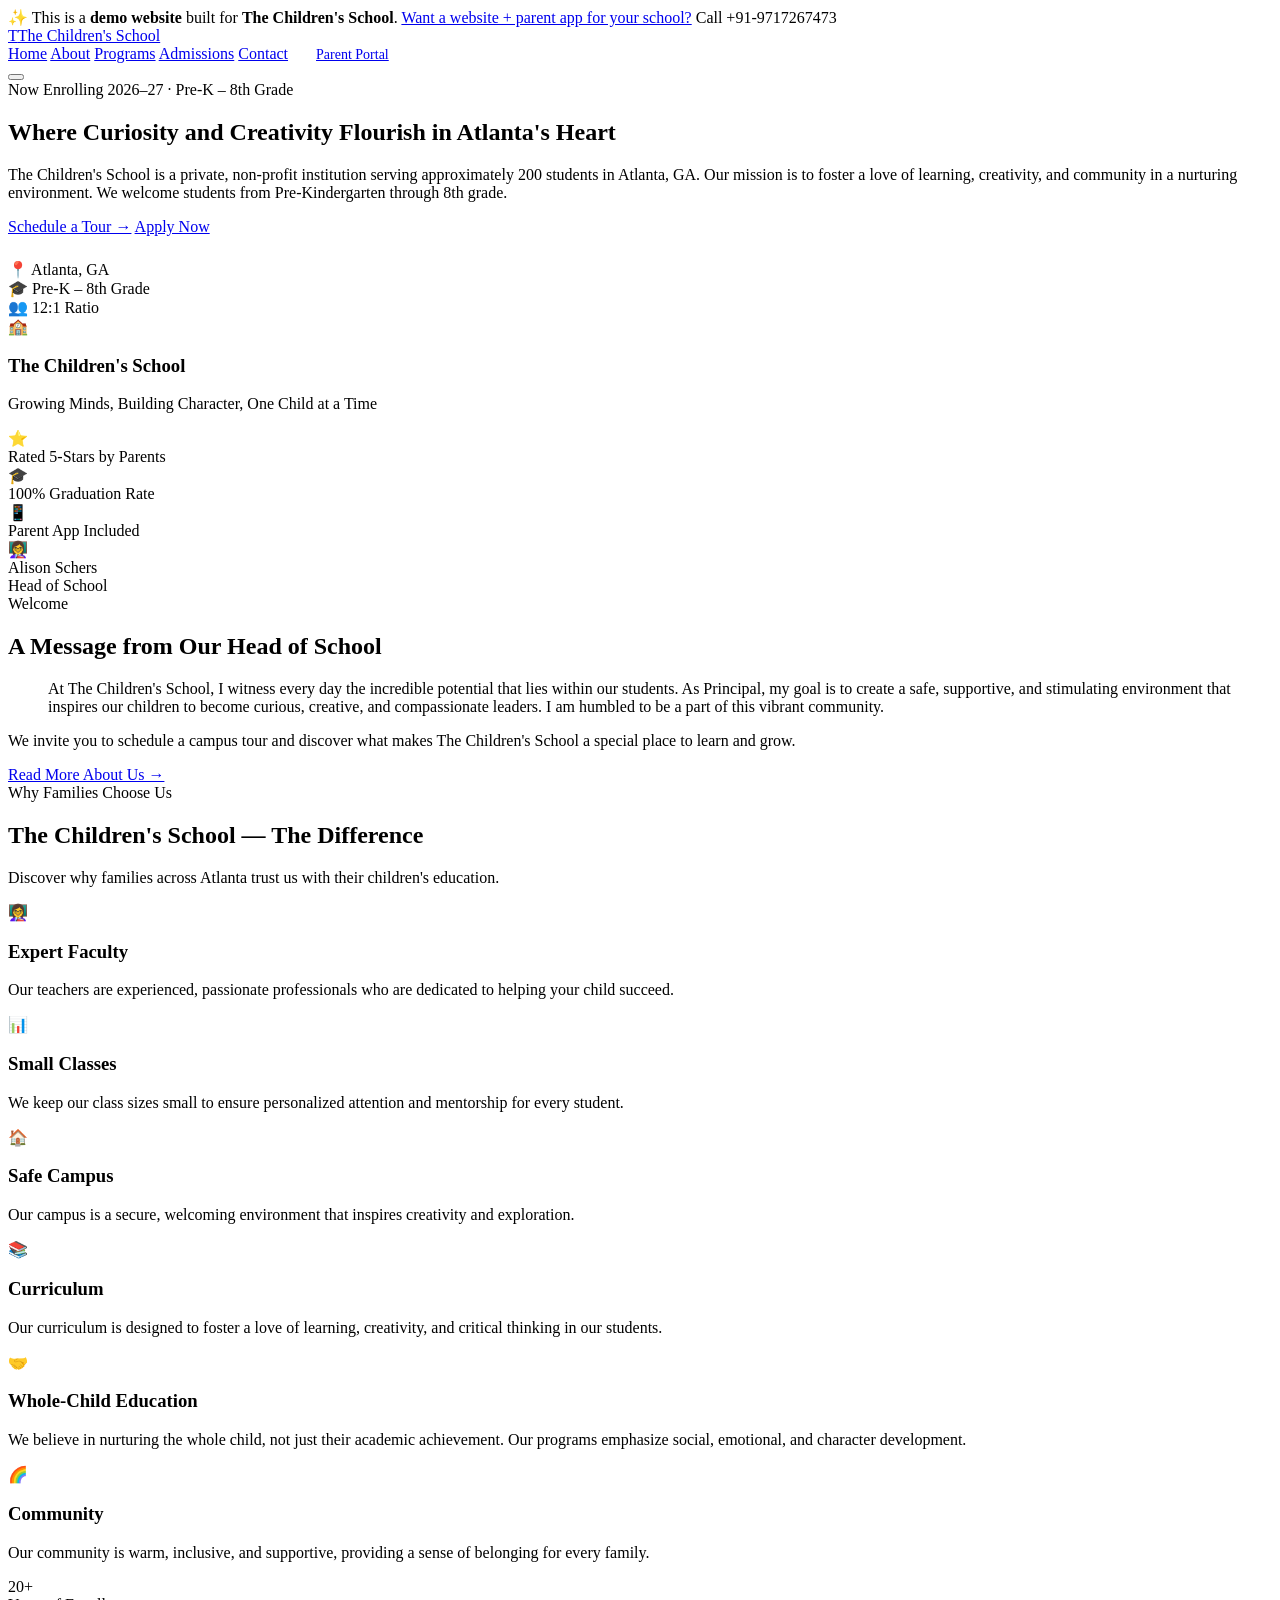
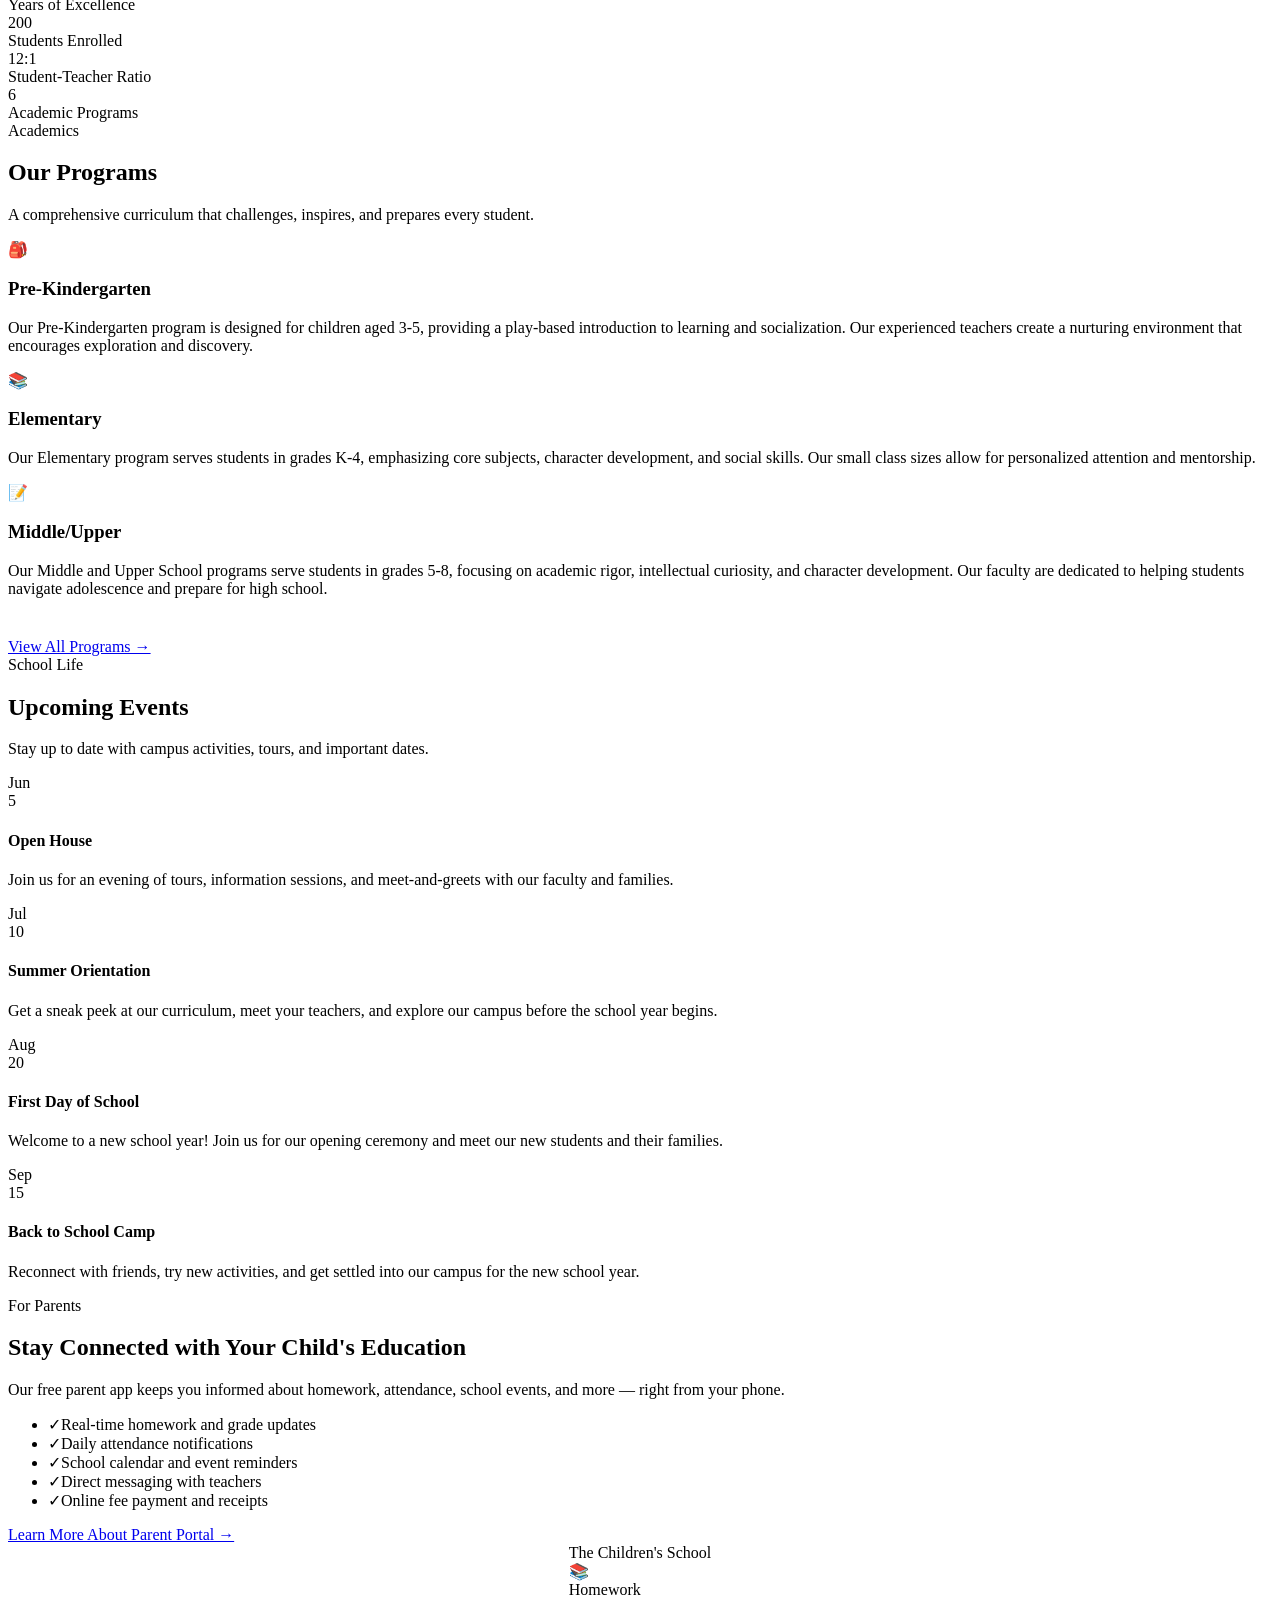
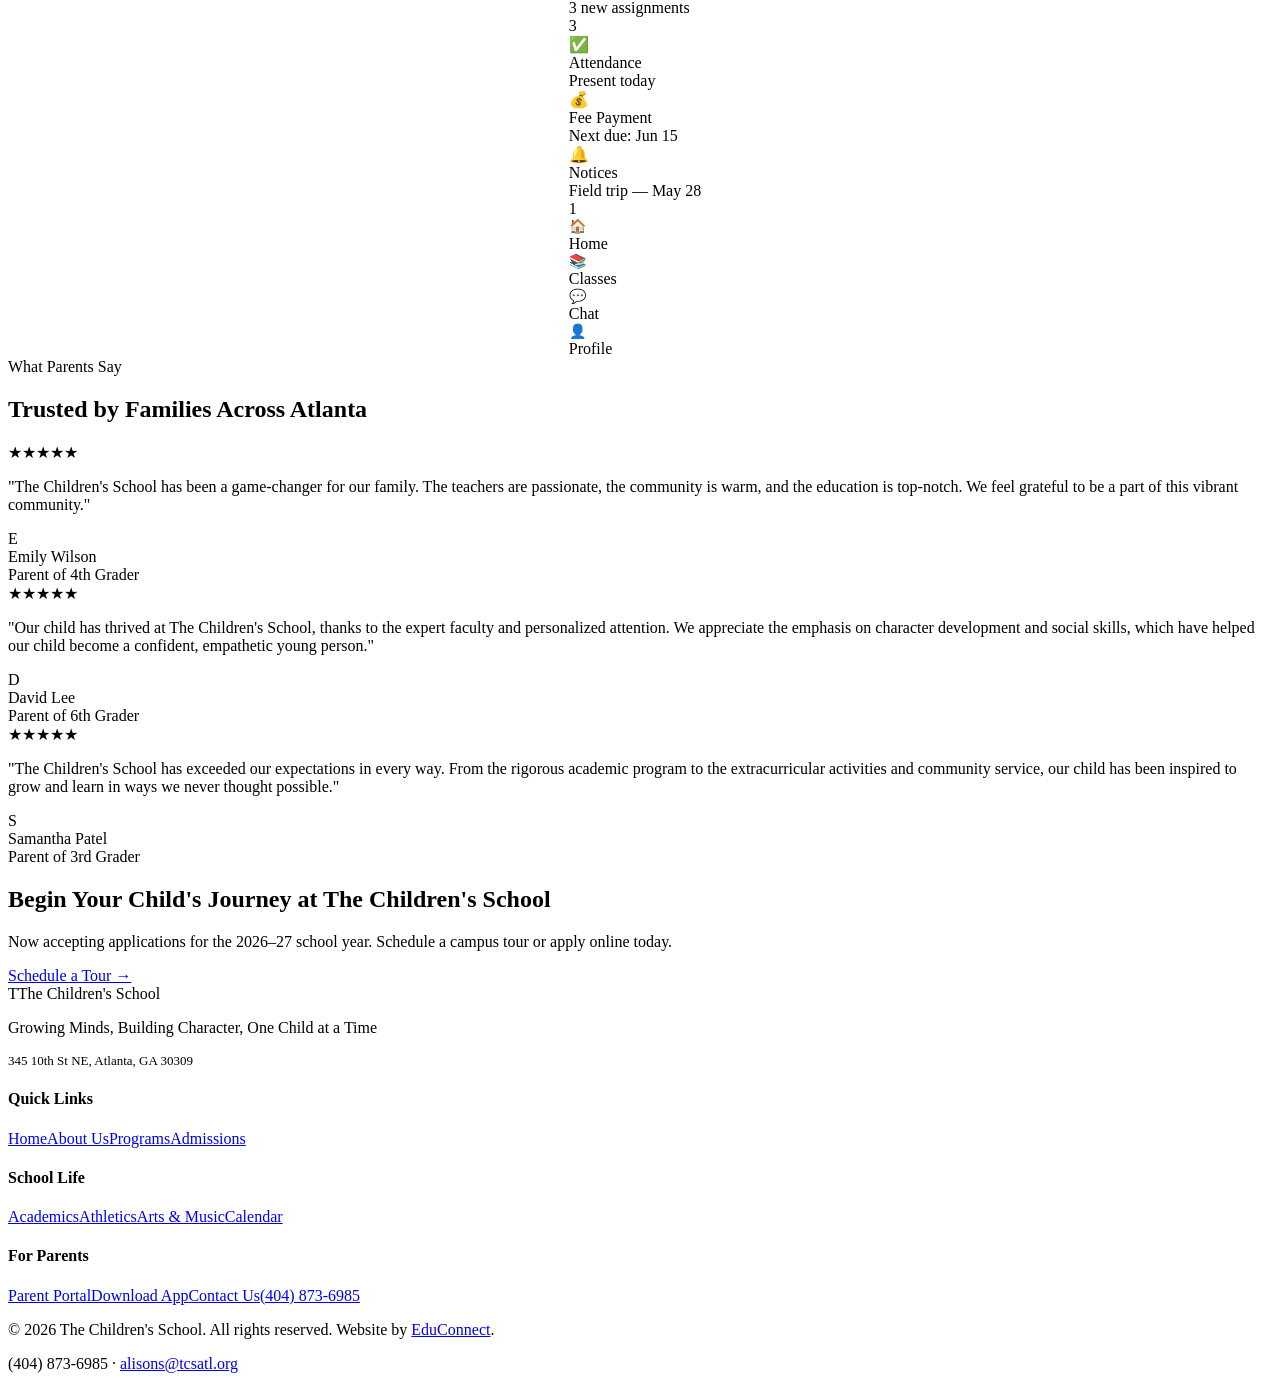
==== index.html @ 4cecc1fb "Initial demo site for The Children's School" ====
<!DOCTYPE html><html lang="en"><head>
  <meta charset="UTF-8"><meta name="viewport" content="width=device-width,initial-scale=1.0">
  <title>Home — The Children's School</title>
  <meta name="description" content="Home — The Children's School, a premier school in Atlanta, GA serving Pre-K – 8th Grade.">
  <meta property="og:title" content="Home — The Children's School"><meta property="og:type" content="website">
  <link rel="preconnect" href="https://fonts.googleapis.com"><link rel="preconnect" href="https://fonts.gstatic.com" crossorigin>
  <link href="https://fonts.googleapis.com/css2?family=Inter:wght@400;500;600;700;800&display=swap" rel="stylesheet">
  <link rel="stylesheet" href="/styles.css"><script src="/main.js" defer></script>
</head><body><div class="demo-banner">
  ✨ This is a <strong>demo website</strong> built for <strong>The Children's School</strong>.
  <a href="mailto:bhupender@myfirststepschool.com">Want a website + parent app for your school?</a> Call +91-9717267473
</div>
<nav class="navbar">
  <a href="/" class="logo"><span class="logo-icon">T</span>The Children's School</a>
  <div class="nav-links">
    <a href="/">Home</a>
    <a href="/about.html">About</a>
    <a href="/programs.html">Programs</a>
    <a href="/admissions.html">Admissions</a>
    <a href="/contact.html">Contact</a>
    <a href="/parents.html" class="btn btn-primary" style="padding:10px 24px;font-size:14px">Parent Portal</a>
  </div>
  <button class="hamburger" aria-label="Toggle menu"><span></span><span></span><span></span></button>
</nav><main>
<section class="hero"><div class="container"><div class="hero-inner">
  <div class="hero-content">
    <div class="badge animate-on-scroll mb-6">Now Enrolling 2026–27 · Pre-K – 8th Grade</div>
    <h1 class="heading-xl animate-on-scroll mb-6">Where Curiosity and Creativity Flourish in Atlanta's Heart</h1>
    <p class="text-lg text-muted animate-on-scroll mb-8">The Children's School is a private, non-profit institution serving approximately 200 students in Atlanta, GA. Our mission is to foster a love of learning, creativity, and community in a nurturing environment. We welcome students from Pre-Kindergarten through 8th grade.</p>
    <div class="hero-actions animate-on-scroll">
      <a href="/admissions.html" class="btn btn-primary btn-lg">Schedule a Tour →</a>
      <a href="/admissions.html" class="btn btn-outline btn-lg">Apply Now</a>
    </div>
    <div class="hero-info-cards animate-on-scroll" style="margin-top:24px">
      <div class="info-chip"><span class="ic-icon">📍</span> Atlanta, GA</div>
      <div class="info-chip"><span class="ic-icon">🎓</span> Pre-K – 8th Grade</div>
      <div class="info-chip"><span class="ic-icon">👥</span> 12:1 Ratio</div>
    </div>
  </div>
  <div class="hero-visual animate-on-scroll">
    <div class="school-illustration"><div class="school-illustration-inner">
      <div class="school-building">🏫</div><h3>The Children's School</h3><p>Growing Minds, Building Character, One Child at a Time</p>
    </div></div>
    <div class="float-card card-1"><div class="fc-icon green">⭐</div>Rated 5-Stars by Parents</div>
    <div class="float-card card-2"><div class="fc-icon blue">🎓</div>100% Graduation Rate</div>
    <div class="float-card card-3"><div class="fc-icon purple">📱</div>Parent App Included</div>
  </div>
</div></div></section>

<section class="welcome-section section-padding"><div class="container"><div class="welcome-grid">
  <div class="principal-card animate-on-scroll">
    <div class="principal-avatar">👩‍🏫</div>
    <div class="principal-name">Alison Schers</div><div class="principal-title">Head of School</div>
  </div>
  <div class="welcome-text animate-on-scroll">
    <div class="badge mb-4">Welcome</div>
    <h2 class="heading-lg mb-6">A Message from Our Head of School</h2>
    <blockquote>At The Children's School, I witness every day the incredible potential that lies within our students. As Principal, my goal is to create a safe, supportive, and stimulating environment that inspires our children to become curious, creative, and compassionate leaders. I am humbled to be a part of this vibrant community.</blockquote>
    <p>We invite you to schedule a campus tour and discover what makes The Children's School a special place to learn and grow.</p>
    <a href="/about.html" class="btn btn-outline" style="margin-top:20px">Read More About Us →</a>
  </div>
</div></div></section>

<section class="features-section section-padding"><div class="container">
  <div class="text-center mb-16">
    <div class="badge animate-on-scroll mb-4">Why Families Choose Us</div>
    <h2 class="heading-lg animate-on-scroll mb-4">The Children's School — The Difference</h2>
    <p class="text-lg text-muted max-w-lg mx-auto animate-on-scroll">Discover why families across Atlanta trust us with their children's education.</p>
  </div>
  <div class="features-grid">
      <div class="feature-card animate-on-scroll stagger-1">
        <div class="feature-icon">👩‍🏫</div><h3>Expert Faculty</h3><p>Our teachers are experienced, passionate professionals who are dedicated to helping your child succeed.</p>
      </div>
      <div class="feature-card animate-on-scroll stagger-2">
        <div class="feature-icon">📊</div><h3>Small Classes</h3><p>We keep our class sizes small to ensure personalized attention and mentorship for every student.</p>
      </div>
      <div class="feature-card animate-on-scroll stagger-3">
        <div class="feature-icon">🏠</div><h3>Safe Campus</h3><p>Our campus is a secure, welcoming environment that inspires creativity and exploration.</p>
      </div>
      <div class="feature-card animate-on-scroll stagger-4">
        <div class="feature-icon">📚</div><h3>Curriculum</h3><p>Our curriculum is designed to foster a love of learning, creativity, and critical thinking in our students.</p>
      </div>
      <div class="feature-card animate-on-scroll stagger-5">
        <div class="feature-icon">🤝</div><h3>Whole-Child Education</h3><p>We believe in nurturing the whole child, not just their academic achievement. Our programs emphasize social, emotional, and character development.</p>
      </div>
      <div class="feature-card animate-on-scroll stagger-6">
        <div class="feature-icon">🌈</div><h3>Community</h3><p>Our community is warm, inclusive, and supportive, providing a sense of belonging for every family.</p>
      </div></div>
</div></section>

<section class="stats-section"><div class="container"><div class="stats-grid">
  <div class="animate-on-scroll stagger-1"><div class="stat-value" data-count="20" data-suffix="+">0+</div><div class="stat-label">Years of Excellence</div></div>
  <div class="animate-on-scroll stagger-2"><div class="stat-value" data-count="200">0</div><div class="stat-label">Students Enrolled</div></div>
  <div class="animate-on-scroll stagger-3"><div class="stat-value">12:1</div><div class="stat-label">Student-Teacher Ratio</div></div>
  <div class="animate-on-scroll stagger-4"><div class="stat-value" data-count="6">0</div><div class="stat-label">Academic Programs</div></div>
</div></div></section>

<section class="programs-section section-padding"><div class="container">
  <div class="text-center mb-16">
    <div class="badge animate-on-scroll mb-4">Academics</div>
    <h2 class="heading-lg animate-on-scroll mb-4">Our Programs</h2>
    <p class="text-lg text-muted max-w-lg mx-auto animate-on-scroll">A comprehensive curriculum that challenges, inspires, and prepares every student.</p>
  </div>
  <div class="programs-grid">
      <div class="program-card animate-on-scroll stagger-1">
        <div class="program-icon">🎒</div><h3>Pre-Kindergarten</h3><p>Our Pre-Kindergarten program is designed for children aged 3-5, providing a play-based introduction to learning and socialization. Our experienced teachers create a nurturing environment that encourages exploration and discovery.</p>
      </div>
      <div class="program-card animate-on-scroll stagger-2">
        <div class="program-icon">📚</div><h3>Elementary</h3><p>Our Elementary program serves students in grades K-4, emphasizing core subjects, character development, and social skills. Our small class sizes allow for personalized attention and mentorship.</p>
      </div>
      <div class="program-card animate-on-scroll stagger-3">
        <div class="program-icon">📝</div><h3>Middle/Upper</h3><p>Our Middle and Upper School programs serve students in grades 5-8, focusing on academic rigor, intellectual curiosity, and character development. Our faculty are dedicated to helping students navigate adolescence and prepare for high school.</p>
      </div></div>
  <div class="text-center animate-on-scroll" style="margin-top:40px"><a href="/programs.html" class="btn btn-outline">View All Programs →</a></div>
</div></section>

<section class="events-section section-padding"><div class="container">
  <div class="text-center mb-16">
    <div class="badge animate-on-scroll mb-4">School Life</div>
    <h2 class="heading-lg animate-on-scroll mb-4">Upcoming Events</h2>
    <p class="text-lg text-muted max-w-lg mx-auto animate-on-scroll">Stay up to date with campus activities, tours, and important dates.</p>
  </div>
  <div class="events-grid"><div class="event-card animate-on-scroll stagger-1">
        <div class="event-date"><div class="month">Jun</div><div class="day">5</div></div>
        <div class="event-info"><h4>Open House</h4><p>Join us for an evening of tours, information sessions, and meet-and-greets with our faculty and families.</p></div>
      </div><div class="event-card animate-on-scroll stagger-2">
        <div class="event-date"><div class="month">Jul</div><div class="day">10</div></div>
        <div class="event-info"><h4>Summer Orientation</h4><p>Get a sneak peek at our curriculum, meet your teachers, and explore our campus before the school year begins.</p></div>
      </div><div class="event-card animate-on-scroll stagger-3">
        <div class="event-date"><div class="month">Aug</div><div class="day">20</div></div>
        <div class="event-info"><h4>First Day of School</h4><p>Welcome to a new school year! Join us for our opening ceremony and meet our new students and their families.</p></div>
      </div><div class="event-card animate-on-scroll stagger-4">
        <div class="event-date"><div class="month">Sep</div><div class="day">15</div></div>
        <div class="event-info"><h4>Back to School Camp</h4><p>Reconnect with friends, try new activities, and get settled into our campus for the new school year.</p></div>
      </div></div>
</div></section>

<section class="portal-section section-padding"><div class="container"><div class="portal-grid">
  <div>
    <div class="badge accent animate-on-scroll mb-4">For Parents</div>
    <h2 class="heading-lg animate-on-scroll mb-4">Stay Connected with Your Child's Education</h2>
    <p class="text-lg text-muted animate-on-scroll mb-8">Our free parent app keeps you informed about homework, attendance, school events, and more — right from your phone.</p>
    <ul class="portal-features animate-on-scroll">
      <li><span class="pf-icon">✓</span>Real-time homework and grade updates</li>
      <li><span class="pf-icon">✓</span>Daily attendance notifications</li>
      <li><span class="pf-icon">✓</span>School calendar and event reminders</li>
      <li><span class="pf-icon">✓</span>Direct messaging with teachers</li>
      <li><span class="pf-icon">✓</span>Online fee payment and receipts</li>
    </ul>
    <a href="/parents.html" class="btn btn-primary animate-on-scroll" style="margin-top:24px">Learn More About Parent Portal →</a>
  </div>
  <div class="animate-on-scroll" style="display:flex;justify-content:center">
    <div class="phone-mockup"><div class="phone-screen">
      <div class="phone-status-bar">The Children's School</div>
      <div class="phone-screen-content">
        <div class="phone-nav-item"><div class="phone-nav-icon blue">📚</div><div><div class="phone-nav-label">Homework</div><div class="phone-nav-sub">3 new assignments</div></div><div class="phone-badge">3</div></div>
        <div class="phone-nav-item"><div class="phone-nav-icon green">✅</div><div><div class="phone-nav-label">Attendance</div><div class="phone-nav-sub">Present today</div></div></div>
        <div class="phone-nav-item"><div class="phone-nav-icon purple">💰</div><div><div class="phone-nav-label">Fee Payment</div><div class="phone-nav-sub">Next due: Jun 15</div></div></div>
        <div class="phone-nav-item"><div class="phone-nav-icon orange">🔔</div><div><div class="phone-nav-label">Notices</div><div class="phone-nav-sub">Field trip — May 28</div></div><div class="phone-badge">1</div></div>
      </div>
      <div class="phone-bottom-bar">
        <div class="phone-tab active"><div style="font-size:14px">🏠</div>Home</div>
        <div class="phone-tab"><div style="font-size:14px">📚</div>Classes</div>
        <div class="phone-tab"><div style="font-size:14px">💬</div>Chat</div>
        <div class="phone-tab"><div style="font-size:14px">👤</div>Profile</div>
      </div>
    </div></div>
  </div>
</div></div></section>

<section class="testimonials-section section-padding"><div class="container">
  <div class="text-center mb-16">
    <div class="badge animate-on-scroll mb-4">What Parents Say</div>
    <h2 class="heading-lg animate-on-scroll mb-4">Trusted by Families Across Atlanta</h2>
  </div>
  <div class="testimonials-grid">
      <div class="testimonial-card animate-on-scroll stagger-1">
        <div class="stars"><span class="star">★</span><span class="star">★</span><span class="star">★</span><span class="star">★</span><span class="star">★</span></div>
        <p class="testimonial-text">"The Children's School has been a game-changer for our family. The teachers are passionate, the community is warm, and the education is top-notch. We feel grateful to be a part of this vibrant community."</p>
        <div class="testimonial-author"><div class="author-avatar">E</div>
        <div class="author-info"><div class="author-name">Emily Wilson</div><div class="author-role">Parent of 4th Grader</div></div></div>
      </div>
      <div class="testimonial-card animate-on-scroll stagger-2">
        <div class="stars"><span class="star">★</span><span class="star">★</span><span class="star">★</span><span class="star">★</span><span class="star">★</span></div>
        <p class="testimonial-text">"Our child has thrived at The Children's School, thanks to the expert faculty and personalized attention. We appreciate the emphasis on character development and social skills, which have helped our child become a confident, empathetic young person."</p>
        <div class="testimonial-author"><div class="author-avatar">D</div>
        <div class="author-info"><div class="author-name">David Lee</div><div class="author-role">Parent of 6th Grader</div></div></div>
      </div>
      <div class="testimonial-card animate-on-scroll stagger-3">
        <div class="stars"><span class="star">★</span><span class="star">★</span><span class="star">★</span><span class="star">★</span><span class="star">★</span></div>
        <p class="testimonial-text">"The Children's School has exceeded our expectations in every way. From the rigorous academic program to the extracurricular activities and community service, our child has been inspired to grow and learn in ways we never thought possible."</p>
        <div class="testimonial-author"><div class="author-avatar">S</div>
        <div class="author-info"><div class="author-name">Samantha Patel</div><div class="author-role">Parent of 3rd Grader</div></div></div>
      </div></div>
</div></section>

<section class="cta-section"><div class="container"><div class="cta-content animate-on-scroll">
  <h2>Begin Your Child's Journey at The Children's School</h2>
  <p>Now accepting applications for the 2026–27 school year. Schedule a campus tour or apply online today.</p>
  <div class="cta-actions">
    <a href="/admissions.html" class="btn btn-white btn-lg">Schedule a Tour →</a>
    <a href="tel:(404) 873-6985" class="btn btn-lg" style="background:rgba(255,255,255,.15);color:white;border:1px solid rgba(255,255,255,.3)">Call (404) 873-6985</a>
  </div>
</div></div></section>
</main><footer class="footer">
  <div class="container">
    <div class="footer-grid">
      <div class="footer-brand">
        <div class="logo" style="margin-bottom:8px"><span class="logo-icon">T</span>The Children's School</div>
        <p>Growing Minds, Building Character, One Child at a Time</p>
        <p style="margin-top:12px;font-size:13px">345 10th St NE, Atlanta, GA 30309</p>
      </div>
      <div class="footer-col"><h4>Quick Links</h4><a href="/">Home</a><a href="/about.html">About Us</a><a href="/programs.html">Programs</a><a href="/admissions.html">Admissions</a></div>
      <div class="footer-col"><h4>School Life</h4><a href="/programs.html">Academics</a><a href="/programs.html">Athletics</a><a href="/programs.html">Arts &amp; Music</a><a href="/contact.html">Calendar</a></div>
      <div class="footer-col"><h4>For Parents</h4><a href="/parents.html">Parent Portal</a><a href="/parents.html">Download App</a><a href="/contact.html">Contact Us</a><a href="tel:(404) 873-6985">(404) 873-6985</a></div>
    </div>
    <div class="footer-bottom">
      <p>&copy; 2026 The Children's School. All rights reserved. Website by <a href="mailto:bhupender@myfirststepschool.com">EduConnect</a>.</p>
      <p>(404) 873-6985 &middot; <a href="mailto:alisons@tcsatl.org">alisons@tcsatl.org</a></p>
    </div>
  </div>
</footer></body></html>
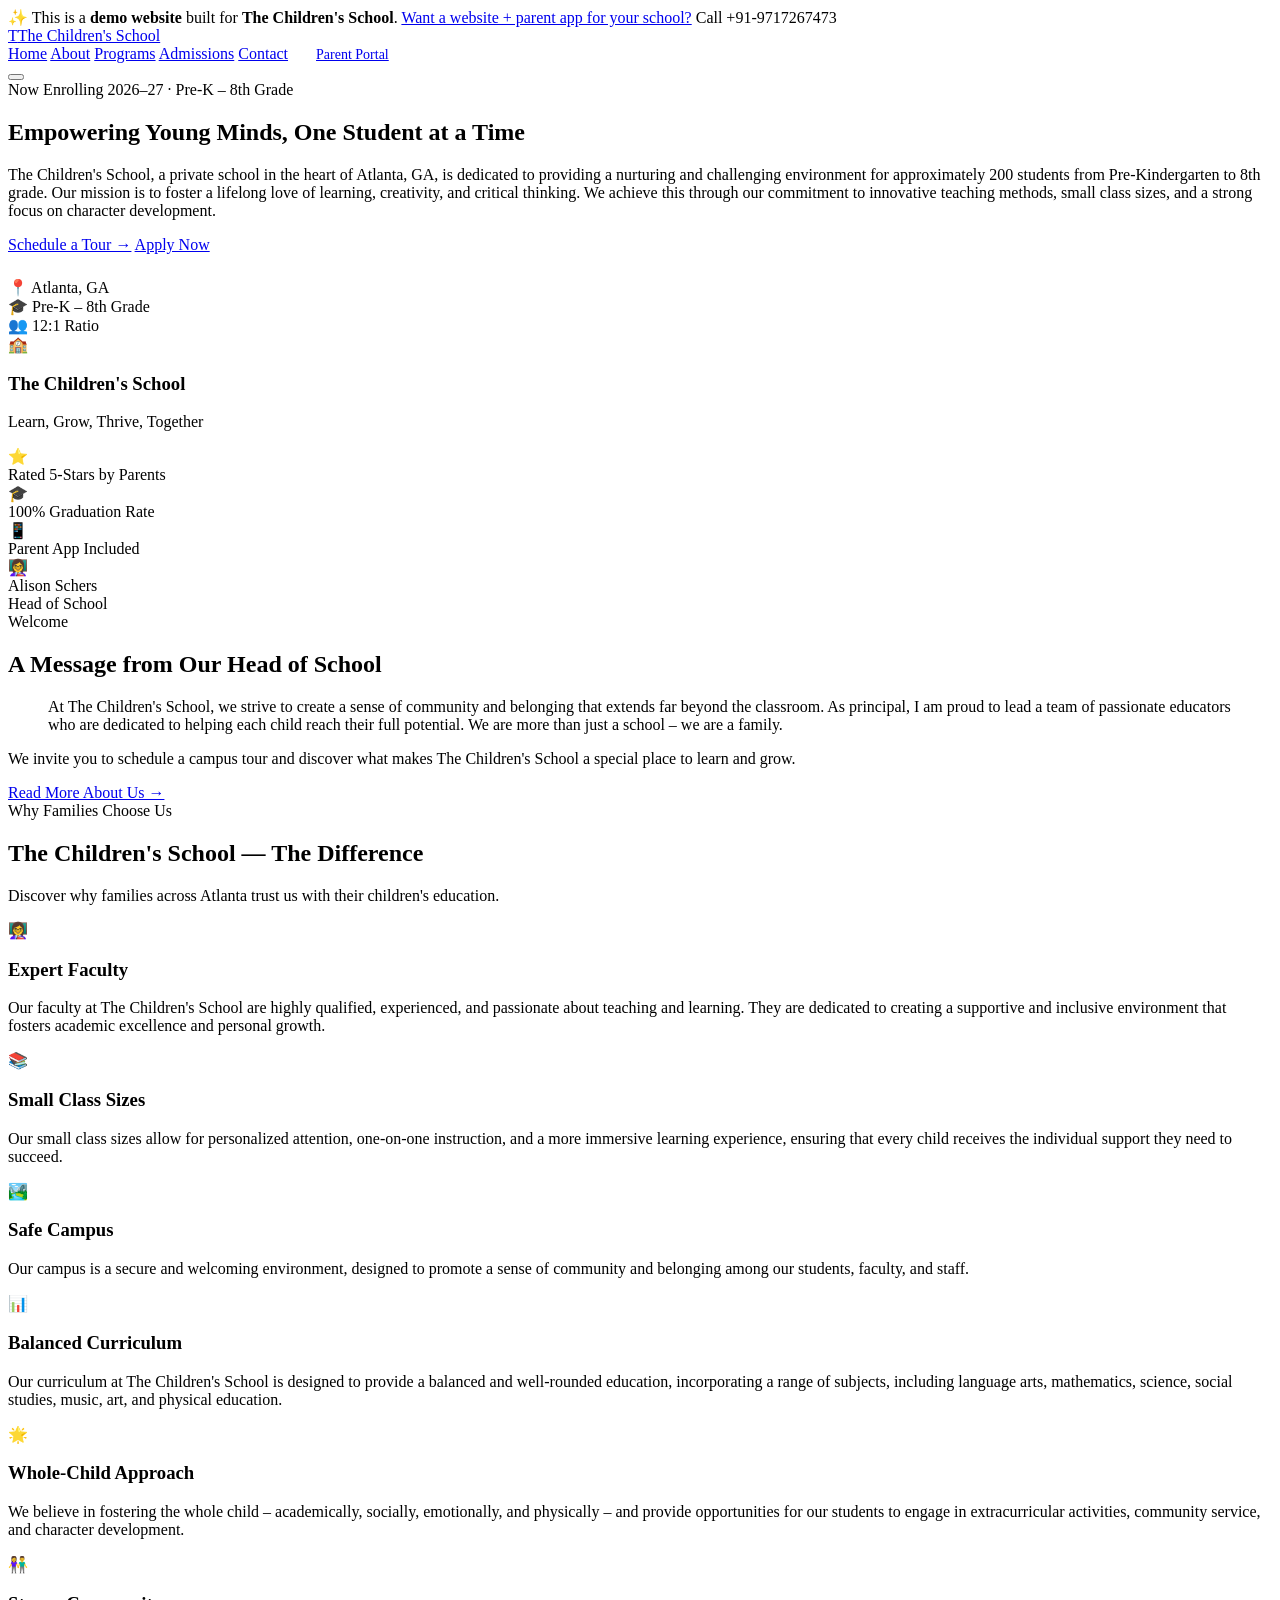
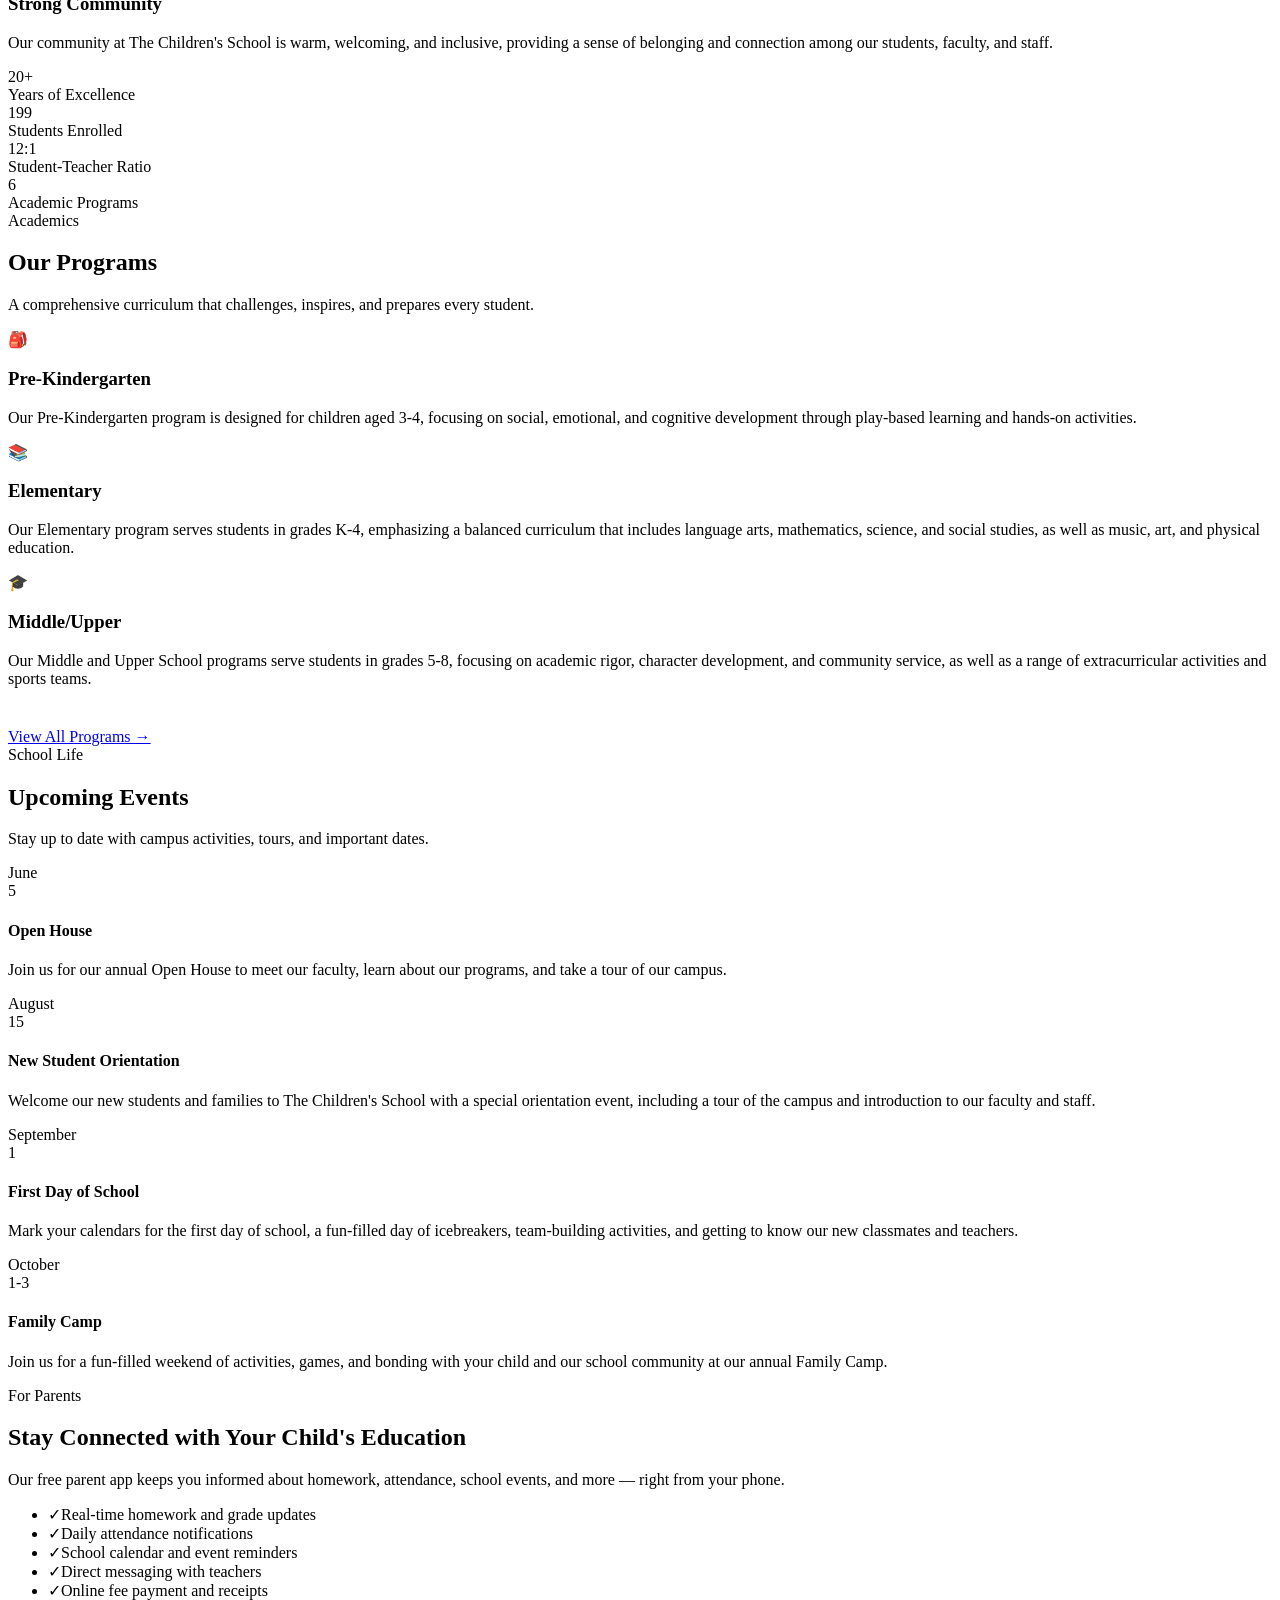
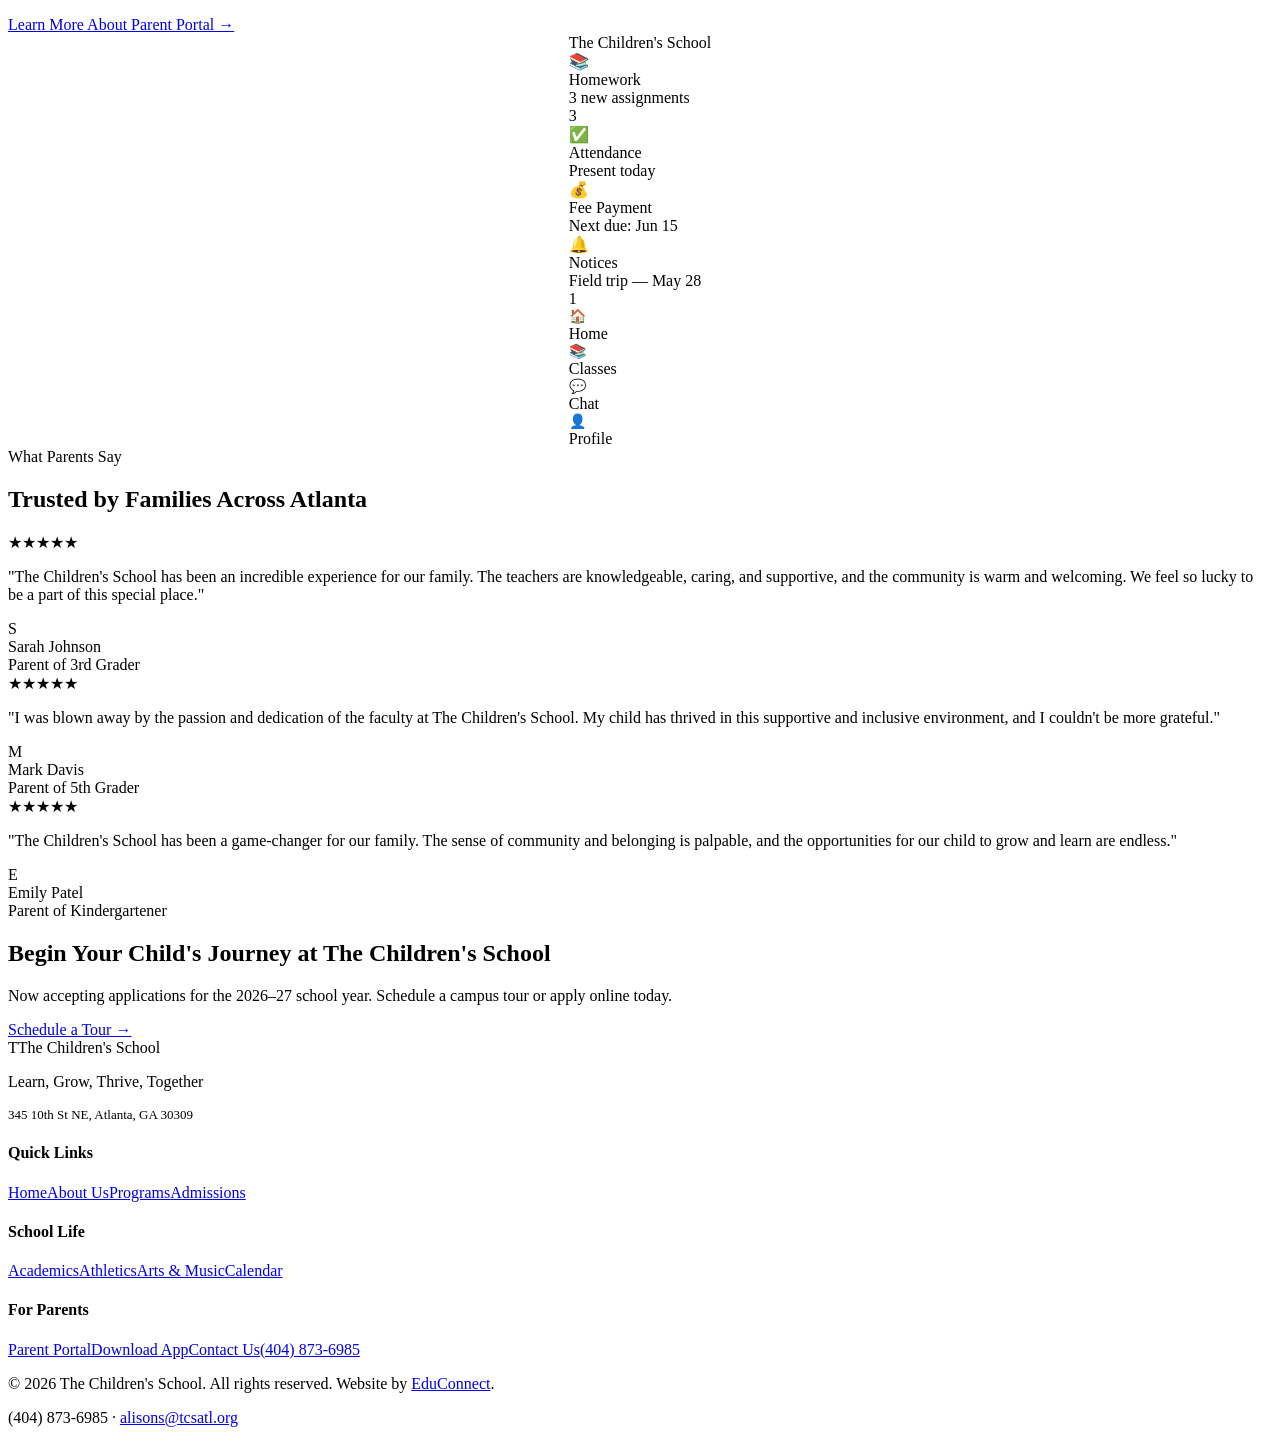
==== commit 21840196: "Initial demo site for The Children's School" ====
--- a/index.html
+++ b/index.html
@@ -25,8 +25,8 @@
 <section class="hero"><div class="container"><div class="hero-inner">
   <div class="hero-content">
     <div class="badge animate-on-scroll mb-6">Now Enrolling 2026–27 · Pre-K – 8th Grade</div>
-    <h1 class="heading-xl animate-on-scroll mb-6">Where Curiosity and Creativity Flourish in Atlanta's Heart</h1>
-    <p class="text-lg text-muted animate-on-scroll mb-8">The Children's School is a private, non-profit institution serving approximately 200 students in Atlanta, GA. Our mission is to foster a love of learning, creativity, and community in a nurturing environment. We welcome students from Pre-Kindergarten through 8th grade.</p>
+    <h1 class="heading-xl animate-on-scroll mb-6">Empowering Young Minds, One Student at a Time</h1>
+    <p class="text-lg text-muted animate-on-scroll mb-8">The Children's School, a private school in the heart of Atlanta, GA, is dedicated to providing a nurturing and challenging environment for approximately 200 students from Pre-Kindergarten to 8th grade. Our mission is to foster a lifelong love of learning, creativity, and critical thinking. We achieve this through our commitment to innovative teaching methods, small class sizes, and a strong focus on character development.</p>
     <div class="hero-actions animate-on-scroll">
       <a href="/admissions.html" class="btn btn-primary btn-lg">Schedule a Tour →</a>
       <a href="/admissions.html" class="btn btn-outline btn-lg">Apply Now</a>
@@ -39,7 +39,7 @@
   </div>
   <div class="hero-visual animate-on-scroll">
     <div class="school-illustration"><div class="school-illustration-inner">
-      <div class="school-building">🏫</div><h3>The Children's School</h3><p>Growing Minds, Building Character, One Child at a Time</p>
+      <div class="school-building">🏫</div><h3>The Children's School</h3><p>Learn, Grow, Thrive, Together</p>
     </div></div>
     <div class="float-card card-1"><div class="fc-icon green">⭐</div>Rated 5-Stars by Parents</div>
     <div class="float-card card-2"><div class="fc-icon blue">🎓</div>100% Graduation Rate</div>
@@ -55,7 +55,7 @@
   <div class="welcome-text animate-on-scroll">
     <div class="badge mb-4">Welcome</div>
     <h2 class="heading-lg mb-6">A Message from Our Head of School</h2>
-    <blockquote>At The Children's School, I witness every day the incredible potential that lies within our students. As Principal, my goal is to create a safe, supportive, and stimulating environment that inspires our children to become curious, creative, and compassionate leaders. I am humbled to be a part of this vibrant community.</blockquote>
+    <blockquote>At The Children's School, we strive to create a sense of community and belonging that extends far beyond the classroom. As principal, I am proud to lead a team of passionate educators who are dedicated to helping each child reach their full potential. We are more than just a school – we are a family.</blockquote>
     <p>We invite you to schedule a campus tour and discover what makes The Children's School a special place to learn and grow.</p>
     <a href="/about.html" class="btn btn-outline" style="margin-top:20px">Read More About Us →</a>
   </div>
@@ -69,22 +69,22 @@
   </div>
   <div class="features-grid">
       <div class="feature-card animate-on-scroll stagger-1">
-        <div class="feature-icon">👩‍🏫</div><h3>Expert Faculty</h3><p>Our teachers are experienced, passionate professionals who are dedicated to helping your child succeed.</p>
+        <div class="feature-icon">👩‍🏫</div><h3>Expert Faculty</h3><p>Our faculty at The Children's School are highly qualified, experienced, and passionate about teaching and learning. They are dedicated to creating a supportive and inclusive environment that fosters academic excellence and personal growth.</p>
       </div>
       <div class="feature-card animate-on-scroll stagger-2">
-        <div class="feature-icon">📊</div><h3>Small Classes</h3><p>We keep our class sizes small to ensure personalized attention and mentorship for every student.</p>
+        <div class="feature-icon">📚</div><h3>Small Class Sizes</h3><p>Our small class sizes allow for personalized attention, one-on-one instruction, and a more immersive learning experience, ensuring that every child receives the individual support they need to succeed.</p>
       </div>
       <div class="feature-card animate-on-scroll stagger-3">
-        <div class="feature-icon">🏠</div><h3>Safe Campus</h3><p>Our campus is a secure, welcoming environment that inspires creativity and exploration.</p>
+        <div class="feature-icon">🏞️</div><h3>Safe Campus</h3><p>Our campus is a secure and welcoming environment, designed to promote a sense of community and belonging among our students, faculty, and staff.</p>
       </div>
       <div class="feature-card animate-on-scroll stagger-4">
-        <div class="feature-icon">📚</div><h3>Curriculum</h3><p>Our curriculum is designed to foster a love of learning, creativity, and critical thinking in our students.</p>
+        <div class="feature-icon">📊</div><h3>Balanced Curriculum</h3><p>Our curriculum at The Children's School is designed to provide a balanced and well-rounded education, incorporating a range of subjects, including language arts, mathematics, science, social studies, music, art, and physical education.</p>
       </div>
       <div class="feature-card animate-on-scroll stagger-5">
-        <div class="feature-icon">🤝</div><h3>Whole-Child Education</h3><p>We believe in nurturing the whole child, not just their academic achievement. Our programs emphasize social, emotional, and character development.</p>
+        <div class="feature-icon">🌟</div><h3>Whole-Child Approach</h3><p>We believe in fostering the whole child – academically, socially, emotionally, and physically – and provide opportunities for our students to engage in extracurricular activities, community service, and character development.</p>
       </div>
       <div class="feature-card animate-on-scroll stagger-6">
-        <div class="feature-icon">🌈</div><h3>Community</h3><p>Our community is warm, inclusive, and supportive, providing a sense of belonging for every family.</p>
+        <div class="feature-icon">👫</div><h3>Strong Community</h3><p>Our community at The Children's School is warm, welcoming, and inclusive, providing a sense of belonging and connection among our students, faculty, and staff.</p>
       </div></div>
 </div></section>
 
@@ -103,13 +103,13 @@
   </div>
   <div class="programs-grid">
       <div class="program-card animate-on-scroll stagger-1">
-        <div class="program-icon">🎒</div><h3>Pre-Kindergarten</h3><p>Our Pre-Kindergarten program is designed for children aged 3-5, providing a play-based introduction to learning and socialization. Our experienced teachers create a nurturing environment that encourages exploration and discovery.</p>
+        <div class="program-icon">🎒</div><h3>Pre-Kindergarten</h3><p>Our Pre-Kindergarten program is designed for children aged 3-4, focusing on social, emotional, and cognitive development through play-based learning and hands-on activities.</p>
       </div>
       <div class="program-card animate-on-scroll stagger-2">
-        <div class="program-icon">📚</div><h3>Elementary</h3><p>Our Elementary program serves students in grades K-4, emphasizing core subjects, character development, and social skills. Our small class sizes allow for personalized attention and mentorship.</p>
+        <div class="program-icon">📚</div><h3>Elementary</h3><p>Our Elementary program serves students in grades K-4, emphasizing a balanced curriculum that includes language arts, mathematics, science, and social studies, as well as music, art, and physical education.</p>
       </div>
       <div class="program-card animate-on-scroll stagger-3">
-        <div class="program-icon">📝</div><h3>Middle/Upper</h3><p>Our Middle and Upper School programs serve students in grades 5-8, focusing on academic rigor, intellectual curiosity, and character development. Our faculty are dedicated to helping students navigate adolescence and prepare for high school.</p>
+        <div class="program-icon">🎓</div><h3>Middle/Upper</h3><p>Our Middle and Upper School programs serve students in grades 5-8, focusing on academic rigor, character development, and community service, as well as a range of extracurricular activities and sports teams.</p>
       </div></div>
   <div class="text-center animate-on-scroll" style="margin-top:40px"><a href="/programs.html" class="btn btn-outline">View All Programs →</a></div>
 </div></section>
@@ -121,17 +121,17 @@
     <p class="text-lg text-muted max-w-lg mx-auto animate-on-scroll">Stay up to date with campus activities, tours, and important dates.</p>
   </div>
   <div class="events-grid"><div class="event-card animate-on-scroll stagger-1">
-        <div class="event-date"><div class="month">Jun</div><div class="day">5</div></div>
-        <div class="event-info"><h4>Open House</h4><p>Join us for an evening of tours, information sessions, and meet-and-greets with our faculty and families.</p></div>
+        <div class="event-date"><div class="month">June</div><div class="day">5</div></div>
+        <div class="event-info"><h4>Open House</h4><p>Join us for our annual Open House to meet our faculty, learn about our programs, and take a tour of our campus.</p></div>
       </div><div class="event-card animate-on-scroll stagger-2">
-        <div class="event-date"><div class="month">Jul</div><div class="day">10</div></div>
-        <div class="event-info"><h4>Summer Orientation</h4><p>Get a sneak peek at our curriculum, meet your teachers, and explore our campus before the school year begins.</p></div>
+        <div class="event-date"><div class="month">August</div><div class="day">15</div></div>
+        <div class="event-info"><h4>New Student Orientation</h4><p>Welcome our new students and families to The Children's School with a special orientation event, including a tour of the campus and introduction to our faculty and staff.</p></div>
       </div><div class="event-card animate-on-scroll stagger-3">
-        <div class="event-date"><div class="month">Aug</div><div class="day">20</div></div>
-        <div class="event-info"><h4>First Day of School</h4><p>Welcome to a new school year! Join us for our opening ceremony and meet our new students and their families.</p></div>
+        <div class="event-date"><div class="month">September</div><div class="day">1</div></div>
+        <div class="event-info"><h4>First Day of School</h4><p>Mark your calendars for the first day of school, a fun-filled day of icebreakers, team-building activities, and getting to know our new classmates and teachers.</p></div>
       </div><div class="event-card animate-on-scroll stagger-4">
-        <div class="event-date"><div class="month">Sep</div><div class="day">15</div></div>
-        <div class="event-info"><h4>Back to School Camp</h4><p>Reconnect with friends, try new activities, and get settled into our campus for the new school year.</p></div>
+        <div class="event-date"><div class="month">October</div><div class="day">1-3</div></div>
+        <div class="event-info"><h4>Family Camp</h4><p>Join us for a fun-filled weekend of activities, games, and bonding with your child and our school community at our annual Family Camp.</p></div>
       </div></div>
 </div></section>
 
@@ -176,21 +176,21 @@
   <div class="testimonials-grid">
       <div class="testimonial-card animate-on-scroll stagger-1">
         <div class="stars"><span class="star">★</span><span class="star">★</span><span class="star">★</span><span class="star">★</span><span class="star">★</span></div>
-        <p class="testimonial-text">"The Children's School has been a game-changer for our family. The teachers are passionate, the community is warm, and the education is top-notch. We feel grateful to be a part of this vibrant community."</p>
-        <div class="testimonial-author"><div class="author-avatar">E</div>
-        <div class="author-info"><div class="author-name">Emily Wilson</div><div class="author-role">Parent of 4th Grader</div></div></div>
+        <p class="testimonial-text">"The Children's School has been an incredible experience for our family. The teachers are knowledgeable, caring, and supportive, and the community is warm and welcoming. We feel so lucky to be a part of this special place."</p>
+        <div class="testimonial-author"><div class="author-avatar">S</div>
+        <div class="author-info"><div class="author-name">Sarah Johnson</div><div class="author-role">Parent of 3rd Grader</div></div></div>
       </div>
       <div class="testimonial-card animate-on-scroll stagger-2">
         <div class="stars"><span class="star">★</span><span class="star">★</span><span class="star">★</span><span class="star">★</span><span class="star">★</span></div>
-        <p class="testimonial-text">"Our child has thrived at The Children's School, thanks to the expert faculty and personalized attention. We appreciate the emphasis on character development and social skills, which have helped our child become a confident, empathetic young person."</p>
-        <div class="testimonial-author"><div class="author-avatar">D</div>
-        <div class="author-info"><div class="author-name">David Lee</div><div class="author-role">Parent of 6th Grader</div></div></div>
+        <p class="testimonial-text">"I was blown away by the passion and dedication of the faculty at The Children's School. My child has thrived in this supportive and inclusive environment, and I couldn't be more grateful."</p>
+        <div class="testimonial-author"><div class="author-avatar">M</div>
+        <div class="author-info"><div class="author-name">Mark Davis</div><div class="author-role">Parent of 5th Grader</div></div></div>
       </div>
       <div class="testimonial-card animate-on-scroll stagger-3">
         <div class="stars"><span class="star">★</span><span class="star">★</span><span class="star">★</span><span class="star">★</span><span class="star">★</span></div>
-        <p class="testimonial-text">"The Children's School has exceeded our expectations in every way. From the rigorous academic program to the extracurricular activities and community service, our child has been inspired to grow and learn in ways we never thought possible."</p>
-        <div class="testimonial-author"><div class="author-avatar">S</div>
-        <div class="author-info"><div class="author-name">Samantha Patel</div><div class="author-role">Parent of 3rd Grader</div></div></div>
+        <p class="testimonial-text">"The Children's School has been a game-changer for our family. The sense of community and belonging is palpable, and the opportunities for our child to grow and learn are endless."</p>
+        <div class="testimonial-author"><div class="author-avatar">E</div>
+        <div class="author-info"><div class="author-name">Emily Patel</div><div class="author-role">Parent of Kindergartener</div></div></div>
       </div></div>
 </div></section>
 
@@ -207,7 +207,7 @@
     <div class="footer-grid">
       <div class="footer-brand">
         <div class="logo" style="margin-bottom:8px"><span class="logo-icon">T</span>The Children's School</div>
-        <p>Growing Minds, Building Character, One Child at a Time</p>
+        <p>Learn, Grow, Thrive, Together</p>
         <p style="margin-top:12px;font-size:13px">345 10th St NE, Atlanta, GA 30309</p>
       </div>
       <div class="footer-col"><h4>Quick Links</h4><a href="/">Home</a><a href="/about.html">About Us</a><a href="/programs.html">Programs</a><a href="/admissions.html">Admissions</a></div>
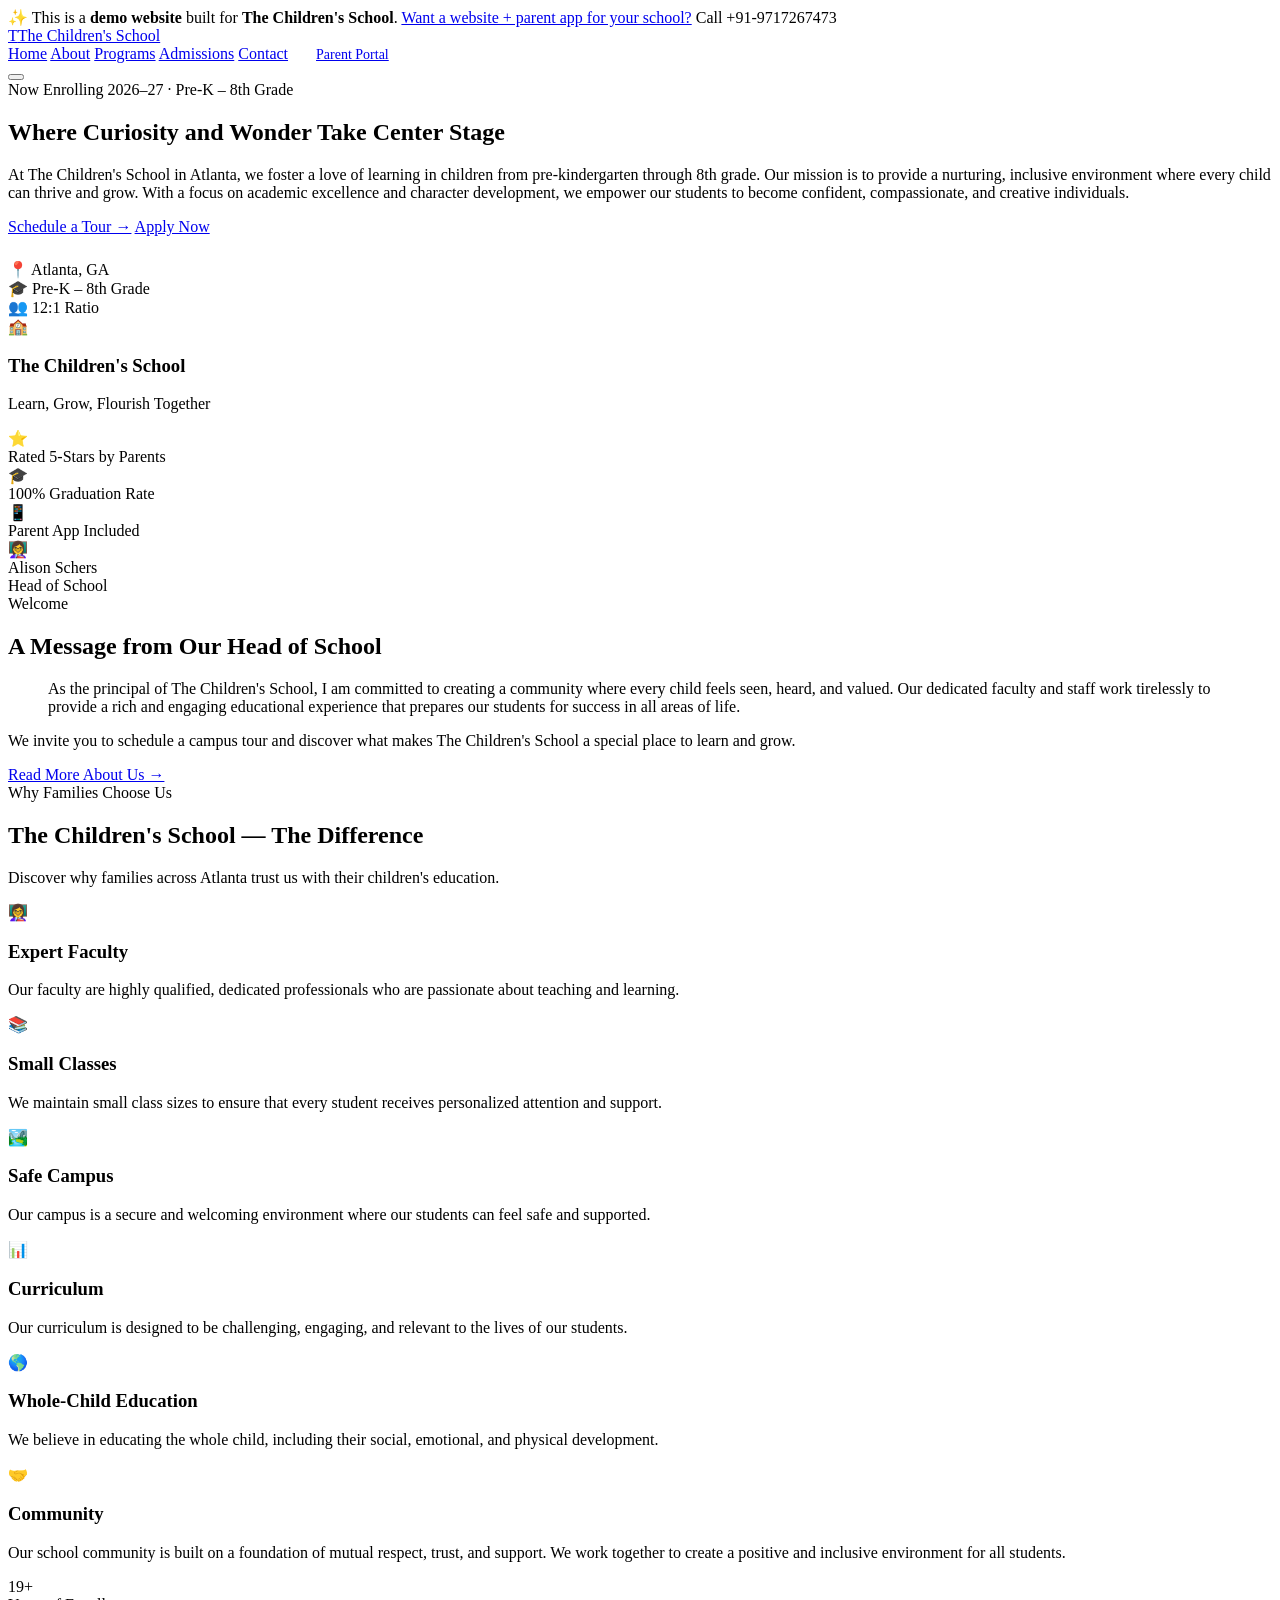
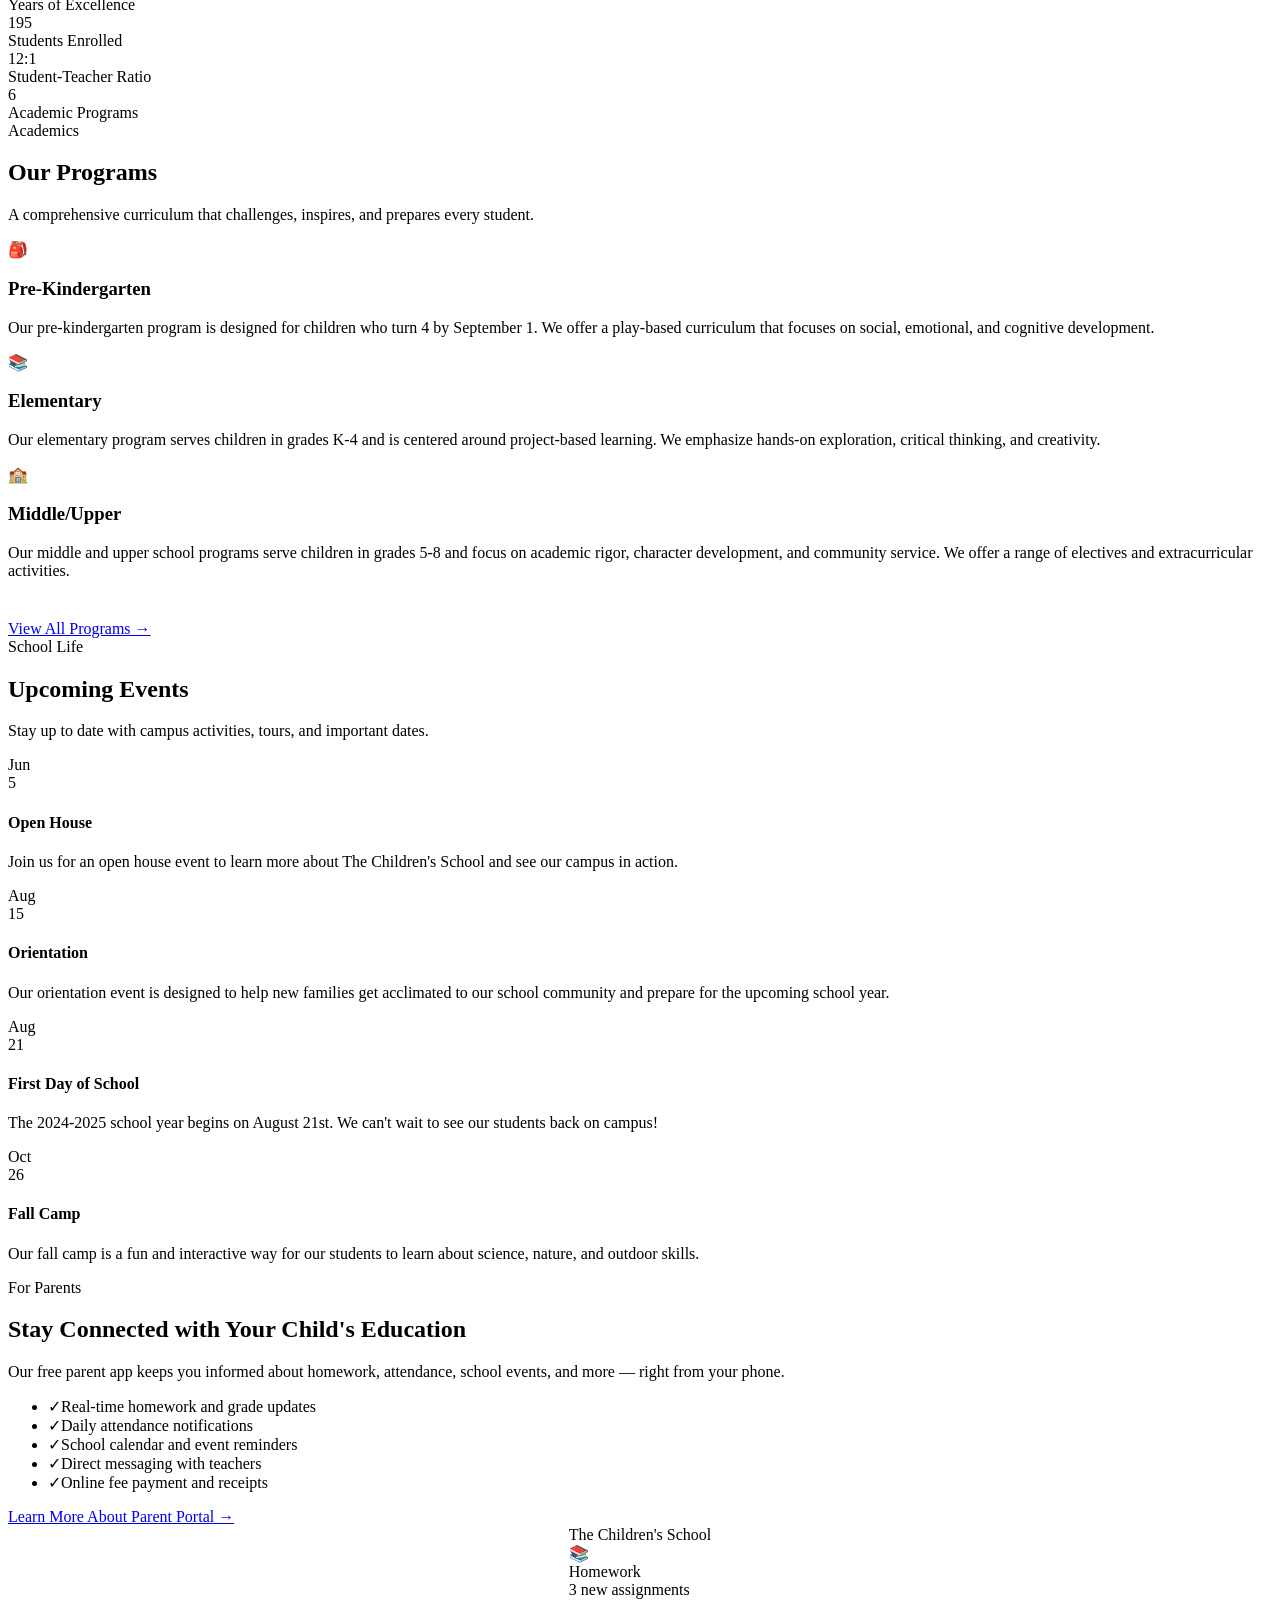
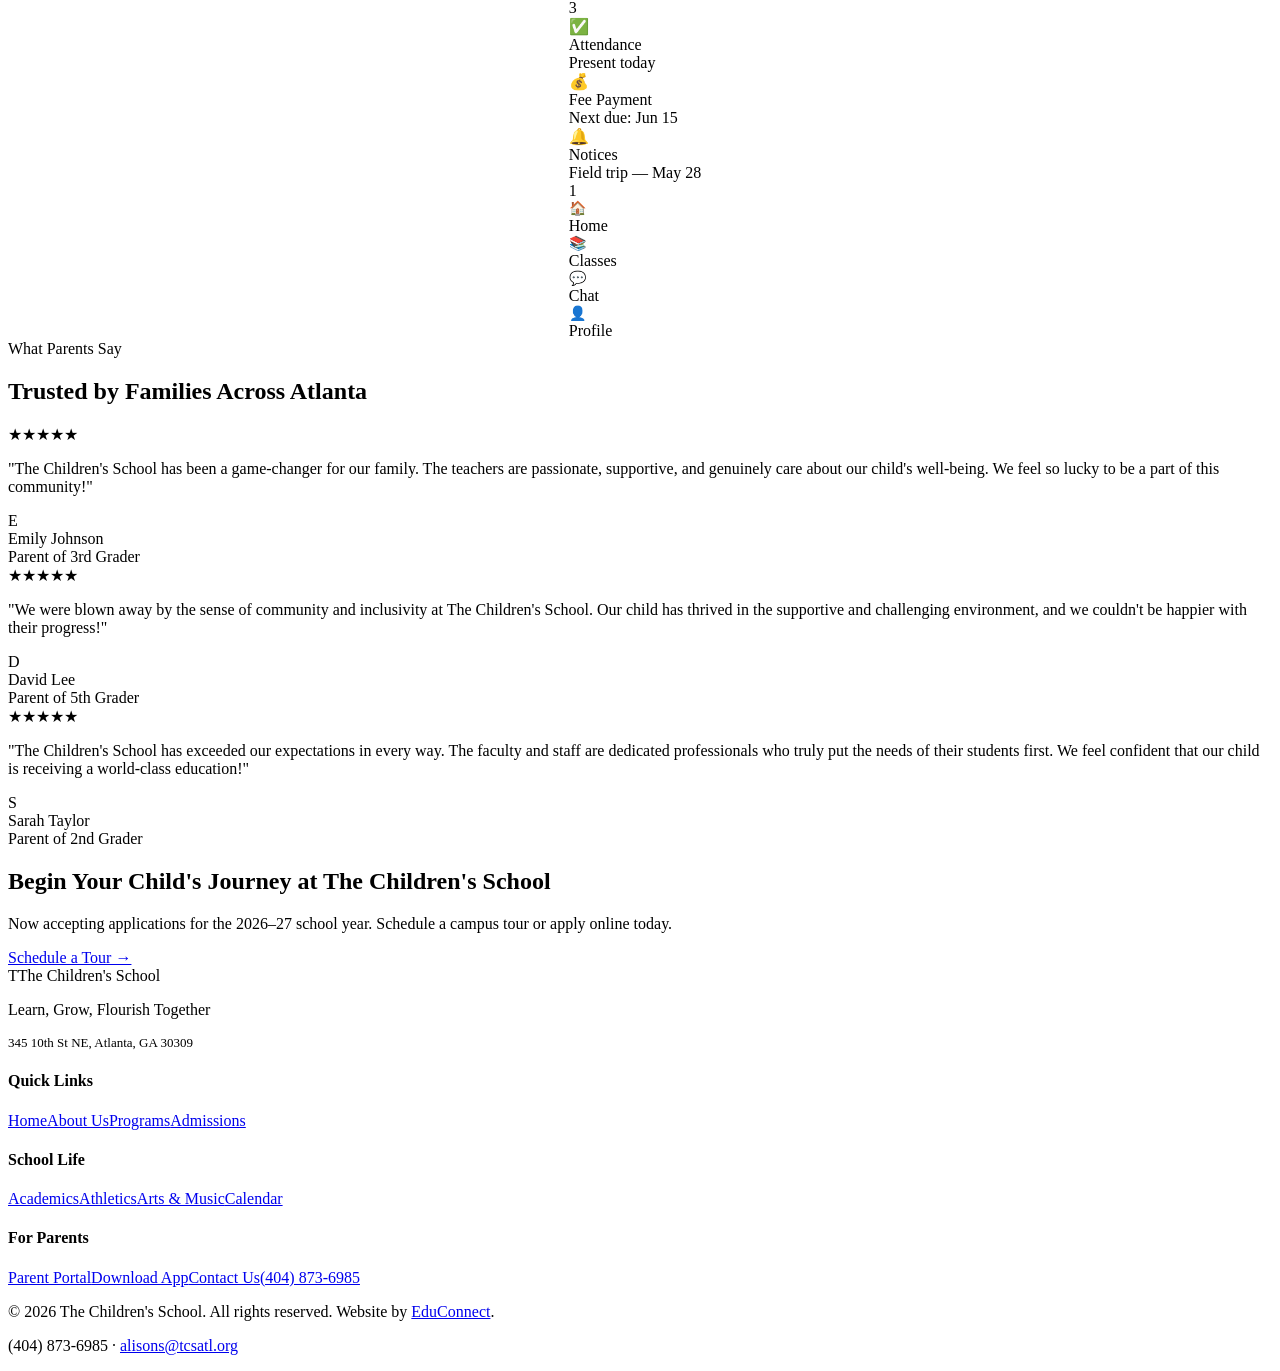
==== commit d0fa6804: "Initial demo site for The Children's School" ====
--- a/index.html
+++ b/index.html
@@ -25,8 +25,8 @@
 <section class="hero"><div class="container"><div class="hero-inner">
   <div class="hero-content">
     <div class="badge animate-on-scroll mb-6">Now Enrolling 2026–27 · Pre-K – 8th Grade</div>
-    <h1 class="heading-xl animate-on-scroll mb-6">Empowering Young Minds, One Student at a Time</h1>
-    <p class="text-lg text-muted animate-on-scroll mb-8">The Children's School, a private school in the heart of Atlanta, GA, is dedicated to providing a nurturing and challenging environment for approximately 200 students from Pre-Kindergarten to 8th grade. Our mission is to foster a lifelong love of learning, creativity, and critical thinking. We achieve this through our commitment to innovative teaching methods, small class sizes, and a strong focus on character development.</p>
+    <h1 class="heading-xl animate-on-scroll mb-6">Where Curiosity and Wonder Take Center Stage</h1>
+    <p class="text-lg text-muted animate-on-scroll mb-8">At The Children's School in Atlanta, we foster a love of learning in children from pre-kindergarten through 8th grade. Our mission is to provide a nurturing, inclusive environment where every child can thrive and grow. With a focus on academic excellence and character development, we empower our students to become confident, compassionate, and creative individuals.</p>
     <div class="hero-actions animate-on-scroll">
       <a href="/admissions.html" class="btn btn-primary btn-lg">Schedule a Tour →</a>
       <a href="/admissions.html" class="btn btn-outline btn-lg">Apply Now</a>
@@ -39,7 +39,7 @@
   </div>
   <div class="hero-visual animate-on-scroll">
     <div class="school-illustration"><div class="school-illustration-inner">
-      <div class="school-building">🏫</div><h3>The Children's School</h3><p>Learn, Grow, Thrive, Together</p>
+      <div class="school-building">🏫</div><h3>The Children's School</h3><p>Learn, Grow, Flourish Together</p>
     </div></div>
     <div class="float-card card-1"><div class="fc-icon green">⭐</div>Rated 5-Stars by Parents</div>
     <div class="float-card card-2"><div class="fc-icon blue">🎓</div>100% Graduation Rate</div>
@@ -55,7 +55,7 @@
   <div class="welcome-text animate-on-scroll">
     <div class="badge mb-4">Welcome</div>
     <h2 class="heading-lg mb-6">A Message from Our Head of School</h2>
-    <blockquote>At The Children's School, we strive to create a sense of community and belonging that extends far beyond the classroom. As principal, I am proud to lead a team of passionate educators who are dedicated to helping each child reach their full potential. We are more than just a school – we are a family.</blockquote>
+    <blockquote>As the principal of The Children's School, I am committed to creating a community where every child feels seen, heard, and valued. Our dedicated faculty and staff work tirelessly to provide a rich and engaging educational experience that prepares our students for success in all areas of life.</blockquote>
     <p>We invite you to schedule a campus tour and discover what makes The Children's School a special place to learn and grow.</p>
     <a href="/about.html" class="btn btn-outline" style="margin-top:20px">Read More About Us →</a>
   </div>
@@ -69,22 +69,22 @@
   </div>
   <div class="features-grid">
       <div class="feature-card animate-on-scroll stagger-1">
-        <div class="feature-icon">👩‍🏫</div><h3>Expert Faculty</h3><p>Our faculty at The Children's School are highly qualified, experienced, and passionate about teaching and learning. They are dedicated to creating a supportive and inclusive environment that fosters academic excellence and personal growth.</p>
+        <div class="feature-icon">👩‍🏫</div><h3>Expert Faculty</h3><p>Our faculty are highly qualified, dedicated professionals who are passionate about teaching and learning.</p>
       </div>
       <div class="feature-card animate-on-scroll stagger-2">
-        <div class="feature-icon">📚</div><h3>Small Class Sizes</h3><p>Our small class sizes allow for personalized attention, one-on-one instruction, and a more immersive learning experience, ensuring that every child receives the individual support they need to succeed.</p>
+        <div class="feature-icon">📚</div><h3>Small Classes</h3><p>We maintain small class sizes to ensure that every student receives personalized attention and support.</p>
       </div>
       <div class="feature-card animate-on-scroll stagger-3">
-        <div class="feature-icon">🏞️</div><h3>Safe Campus</h3><p>Our campus is a secure and welcoming environment, designed to promote a sense of community and belonging among our students, faculty, and staff.</p>
+        <div class="feature-icon">🏞️</div><h3>Safe Campus</h3><p>Our campus is a secure and welcoming environment where our students can feel safe and supported.</p>
       </div>
       <div class="feature-card animate-on-scroll stagger-4">
-        <div class="feature-icon">📊</div><h3>Balanced Curriculum</h3><p>Our curriculum at The Children's School is designed to provide a balanced and well-rounded education, incorporating a range of subjects, including language arts, mathematics, science, social studies, music, art, and physical education.</p>
+        <div class="feature-icon">📊</div><h3>Curriculum</h3><p>Our curriculum is designed to be challenging, engaging, and relevant to the lives of our students.</p>
       </div>
       <div class="feature-card animate-on-scroll stagger-5">
-        <div class="feature-icon">🌟</div><h3>Whole-Child Approach</h3><p>We believe in fostering the whole child – academically, socially, emotionally, and physically – and provide opportunities for our students to engage in extracurricular activities, community service, and character development.</p>
+        <div class="feature-icon">🌎</div><h3>Whole-Child Education</h3><p>We believe in educating the whole child, including their social, emotional, and physical development.</p>
       </div>
       <div class="feature-card animate-on-scroll stagger-6">
-        <div class="feature-icon">👫</div><h3>Strong Community</h3><p>Our community at The Children's School is warm, welcoming, and inclusive, providing a sense of belonging and connection among our students, faculty, and staff.</p>
+        <div class="feature-icon">🤝</div><h3>Community</h3><p>Our school community is built on a foundation of mutual respect, trust, and support. We work together to create a positive and inclusive environment for all students.</p>
       </div></div>
 </div></section>
 
@@ -103,13 +103,13 @@
   </div>
   <div class="programs-grid">
       <div class="program-card animate-on-scroll stagger-1">
-        <div class="program-icon">🎒</div><h3>Pre-Kindergarten</h3><p>Our Pre-Kindergarten program is designed for children aged 3-4, focusing on social, emotional, and cognitive development through play-based learning and hands-on activities.</p>
+        <div class="program-icon">🎒</div><h3>Pre-Kindergarten</h3><p>Our pre-kindergarten program is designed for children who turn 4 by September 1. We offer a play-based curriculum that focuses on social, emotional, and cognitive development.</p>
       </div>
       <div class="program-card animate-on-scroll stagger-2">
-        <div class="program-icon">📚</div><h3>Elementary</h3><p>Our Elementary program serves students in grades K-4, emphasizing a balanced curriculum that includes language arts, mathematics, science, and social studies, as well as music, art, and physical education.</p>
+        <div class="program-icon">📚</div><h3>Elementary</h3><p>Our elementary program serves children in grades K-4 and is centered around project-based learning. We emphasize hands-on exploration, critical thinking, and creativity.</p>
       </div>
       <div class="program-card animate-on-scroll stagger-3">
-        <div class="program-icon">🎓</div><h3>Middle/Upper</h3><p>Our Middle and Upper School programs serve students in grades 5-8, focusing on academic rigor, character development, and community service, as well as a range of extracurricular activities and sports teams.</p>
+        <div class="program-icon">🏫</div><h3>Middle/Upper</h3><p>Our middle and upper school programs serve children in grades 5-8 and focus on academic rigor, character development, and community service. We offer a range of electives and extracurricular activities.</p>
       </div></div>
   <div class="text-center animate-on-scroll" style="margin-top:40px"><a href="/programs.html" class="btn btn-outline">View All Programs →</a></div>
 </div></section>
@@ -121,17 +121,17 @@
     <p class="text-lg text-muted max-w-lg mx-auto animate-on-scroll">Stay up to date with campus activities, tours, and important dates.</p>
   </div>
   <div class="events-grid"><div class="event-card animate-on-scroll stagger-1">
-        <div class="event-date"><div class="month">June</div><div class="day">5</div></div>
-        <div class="event-info"><h4>Open House</h4><p>Join us for our annual Open House to meet our faculty, learn about our programs, and take a tour of our campus.</p></div>
+        <div class="event-date"><div class="month">Jun</div><div class="day">5</div></div>
+        <div class="event-info"><h4>Open House</h4><p>Join us for an open house event to learn more about The Children's School and see our campus in action.</p></div>
       </div><div class="event-card animate-on-scroll stagger-2">
-        <div class="event-date"><div class="month">August</div><div class="day">15</div></div>
-        <div class="event-info"><h4>New Student Orientation</h4><p>Welcome our new students and families to The Children's School with a special orientation event, including a tour of the campus and introduction to our faculty and staff.</p></div>
+        <div class="event-date"><div class="month">Aug</div><div class="day">15</div></div>
+        <div class="event-info"><h4>Orientation</h4><p>Our orientation event is designed to help new families get acclimated to our school community and prepare for the upcoming school year.</p></div>
       </div><div class="event-card animate-on-scroll stagger-3">
-        <div class="event-date"><div class="month">September</div><div class="day">1</div></div>
-        <div class="event-info"><h4>First Day of School</h4><p>Mark your calendars for the first day of school, a fun-filled day of icebreakers, team-building activities, and getting to know our new classmates and teachers.</p></div>
+        <div class="event-date"><div class="month">Aug</div><div class="day">21</div></div>
+        <div class="event-info"><h4>First Day of School</h4><p>The 2024-2025 school year begins on August 21st. We can't wait to see our students back on campus!</p></div>
       </div><div class="event-card animate-on-scroll stagger-4">
-        <div class="event-date"><div class="month">October</div><div class="day">1-3</div></div>
-        <div class="event-info"><h4>Family Camp</h4><p>Join us for a fun-filled weekend of activities, games, and bonding with your child and our school community at our annual Family Camp.</p></div>
+        <div class="event-date"><div class="month">Oct</div><div class="day">26</div></div>
+        <div class="event-info"><h4>Fall Camp</h4><p>Our fall camp is a fun and interactive way for our students to learn about science, nature, and outdoor skills.</p></div>
       </div></div>
 </div></section>
 
@@ -176,21 +176,21 @@
   <div class="testimonials-grid">
       <div class="testimonial-card animate-on-scroll stagger-1">
         <div class="stars"><span class="star">★</span><span class="star">★</span><span class="star">★</span><span class="star">★</span><span class="star">★</span></div>
-        <p class="testimonial-text">"The Children's School has been an incredible experience for our family. The teachers are knowledgeable, caring, and supportive, and the community is warm and welcoming. We feel so lucky to be a part of this special place."</p>
-        <div class="testimonial-author"><div class="author-avatar">S</div>
-        <div class="author-info"><div class="author-name">Sarah Johnson</div><div class="author-role">Parent of 3rd Grader</div></div></div>
+        <p class="testimonial-text">"The Children's School has been a game-changer for our family. The teachers are passionate, supportive, and genuinely care about our child's well-being. We feel so lucky to be a part of this community!"</p>
+        <div class="testimonial-author"><div class="author-avatar">E</div>
+        <div class="author-info"><div class="author-name">Emily Johnson</div><div class="author-role">Parent of 3rd Grader</div></div></div>
       </div>
       <div class="testimonial-card animate-on-scroll stagger-2">
         <div class="stars"><span class="star">★</span><span class="star">★</span><span class="star">★</span><span class="star">★</span><span class="star">★</span></div>
-        <p class="testimonial-text">"I was blown away by the passion and dedication of the faculty at The Children's School. My child has thrived in this supportive and inclusive environment, and I couldn't be more grateful."</p>
-        <div class="testimonial-author"><div class="author-avatar">M</div>
-        <div class="author-info"><div class="author-name">Mark Davis</div><div class="author-role">Parent of 5th Grader</div></div></div>
+        <p class="testimonial-text">"We were blown away by the sense of community and inclusivity at The Children's School. Our child has thrived in the supportive and challenging environment, and we couldn't be happier with their progress!"</p>
+        <div class="testimonial-author"><div class="author-avatar">D</div>
+        <div class="author-info"><div class="author-name">David Lee</div><div class="author-role">Parent of 5th Grader</div></div></div>
       </div>
       <div class="testimonial-card animate-on-scroll stagger-3">
         <div class="stars"><span class="star">★</span><span class="star">★</span><span class="star">★</span><span class="star">★</span><span class="star">★</span></div>
-        <p class="testimonial-text">"The Children's School has been a game-changer for our family. The sense of community and belonging is palpable, and the opportunities for our child to grow and learn are endless."</p>
-        <div class="testimonial-author"><div class="author-avatar">E</div>
-        <div class="author-info"><div class="author-name">Emily Patel</div><div class="author-role">Parent of Kindergartener</div></div></div>
+        <p class="testimonial-text">"The Children's School has exceeded our expectations in every way. The faculty and staff are dedicated professionals who truly put the needs of their students first. We feel confident that our child is receiving a world-class education!"</p>
+        <div class="testimonial-author"><div class="author-avatar">S</div>
+        <div class="author-info"><div class="author-name">Sarah Taylor</div><div class="author-role">Parent of 2nd Grader</div></div></div>
       </div></div>
 </div></section>
 
@@ -207,7 +207,7 @@
     <div class="footer-grid">
       <div class="footer-brand">
         <div class="logo" style="margin-bottom:8px"><span class="logo-icon">T</span>The Children's School</div>
-        <p>Learn, Grow, Thrive, Together</p>
+        <p>Learn, Grow, Flourish Together</p>
         <p style="margin-top:12px;font-size:13px">345 10th St NE, Atlanta, GA 30309</p>
       </div>
       <div class="footer-col"><h4>Quick Links</h4><a href="/">Home</a><a href="/about.html">About Us</a><a href="/programs.html">Programs</a><a href="/admissions.html">Admissions</a></div>
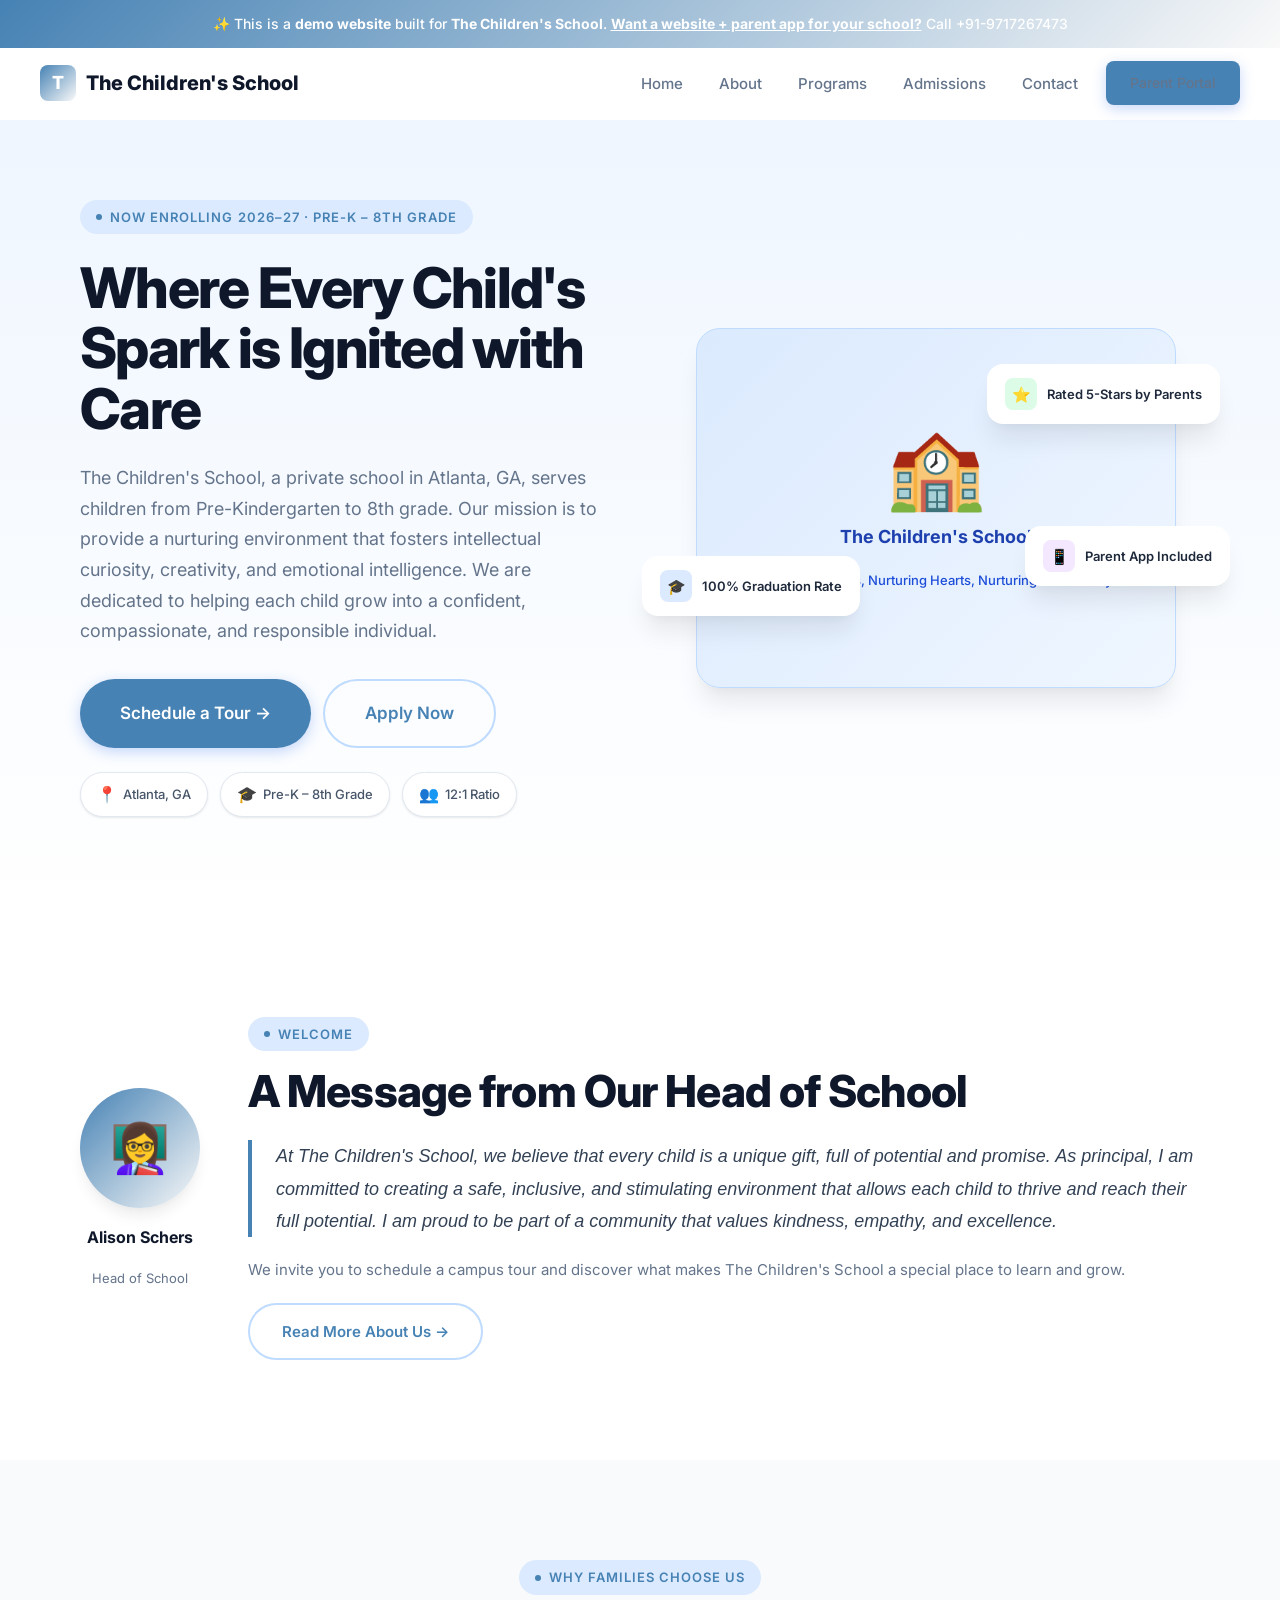
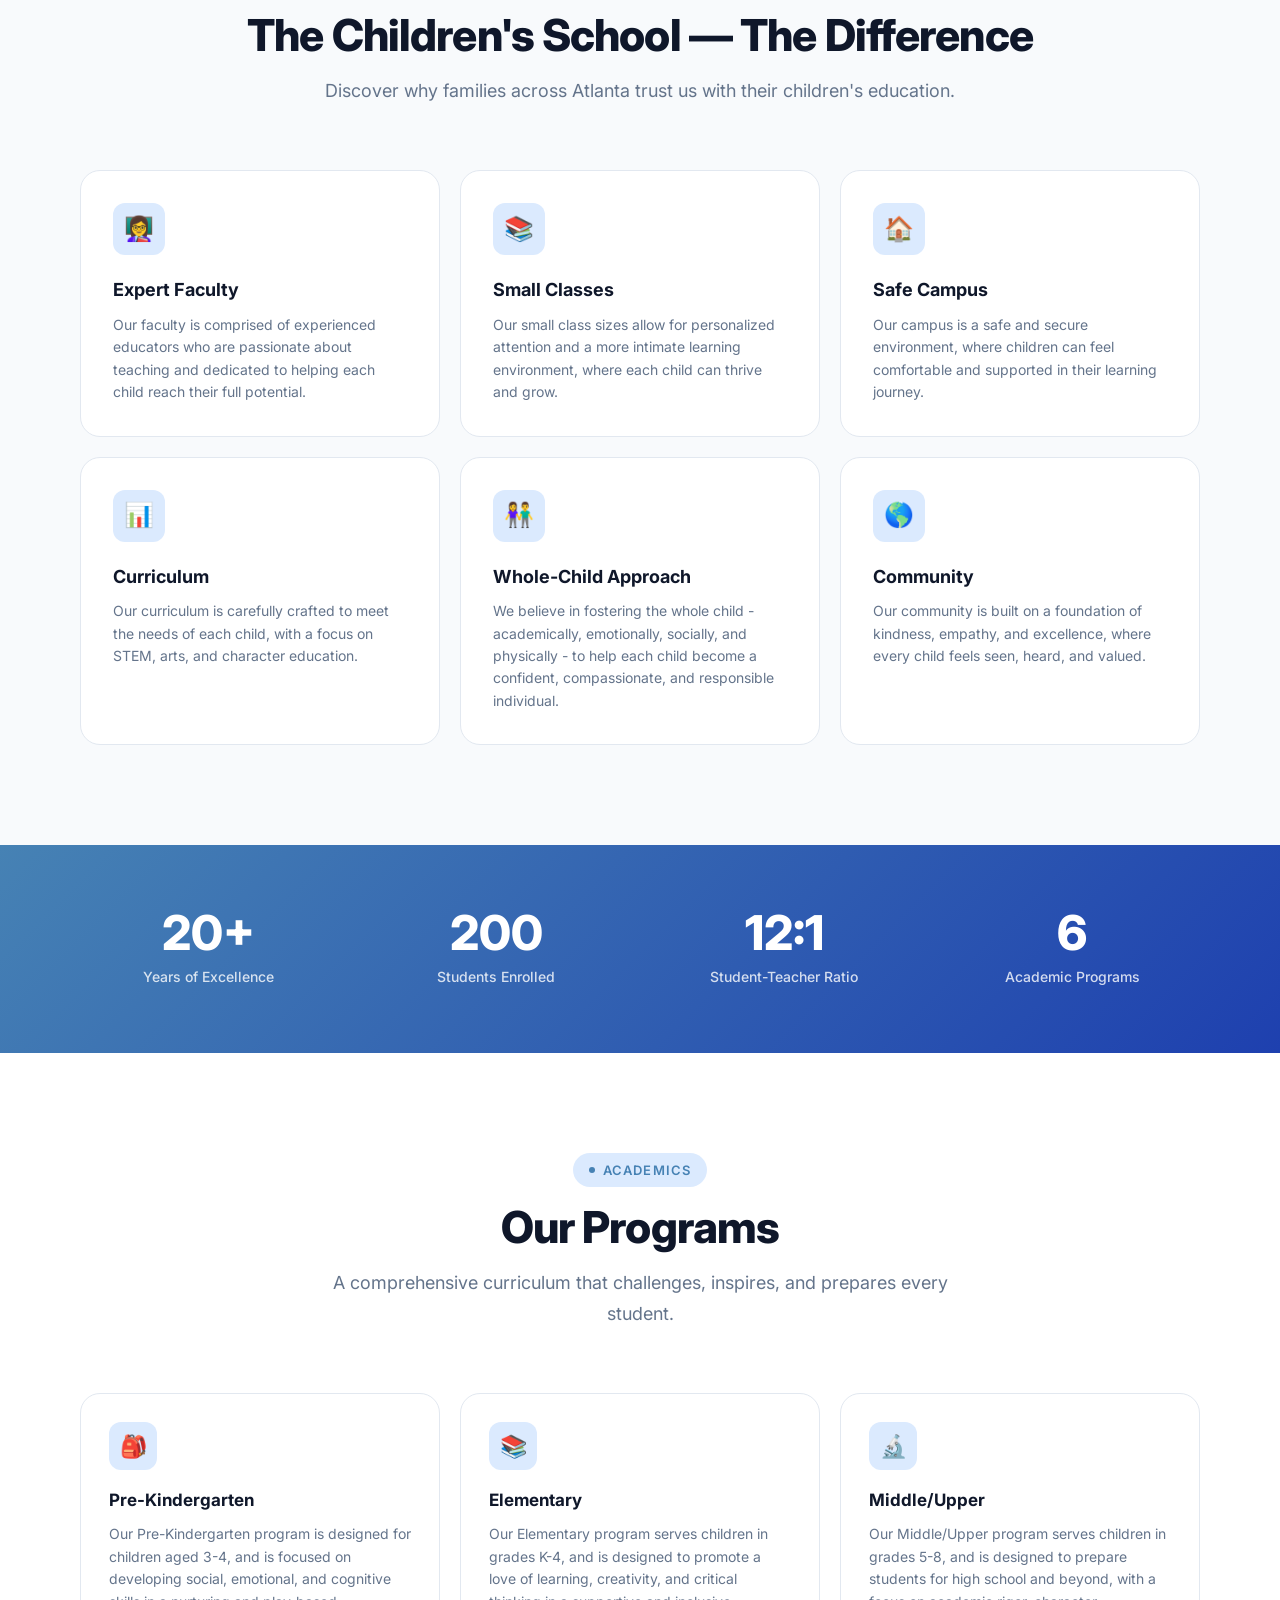
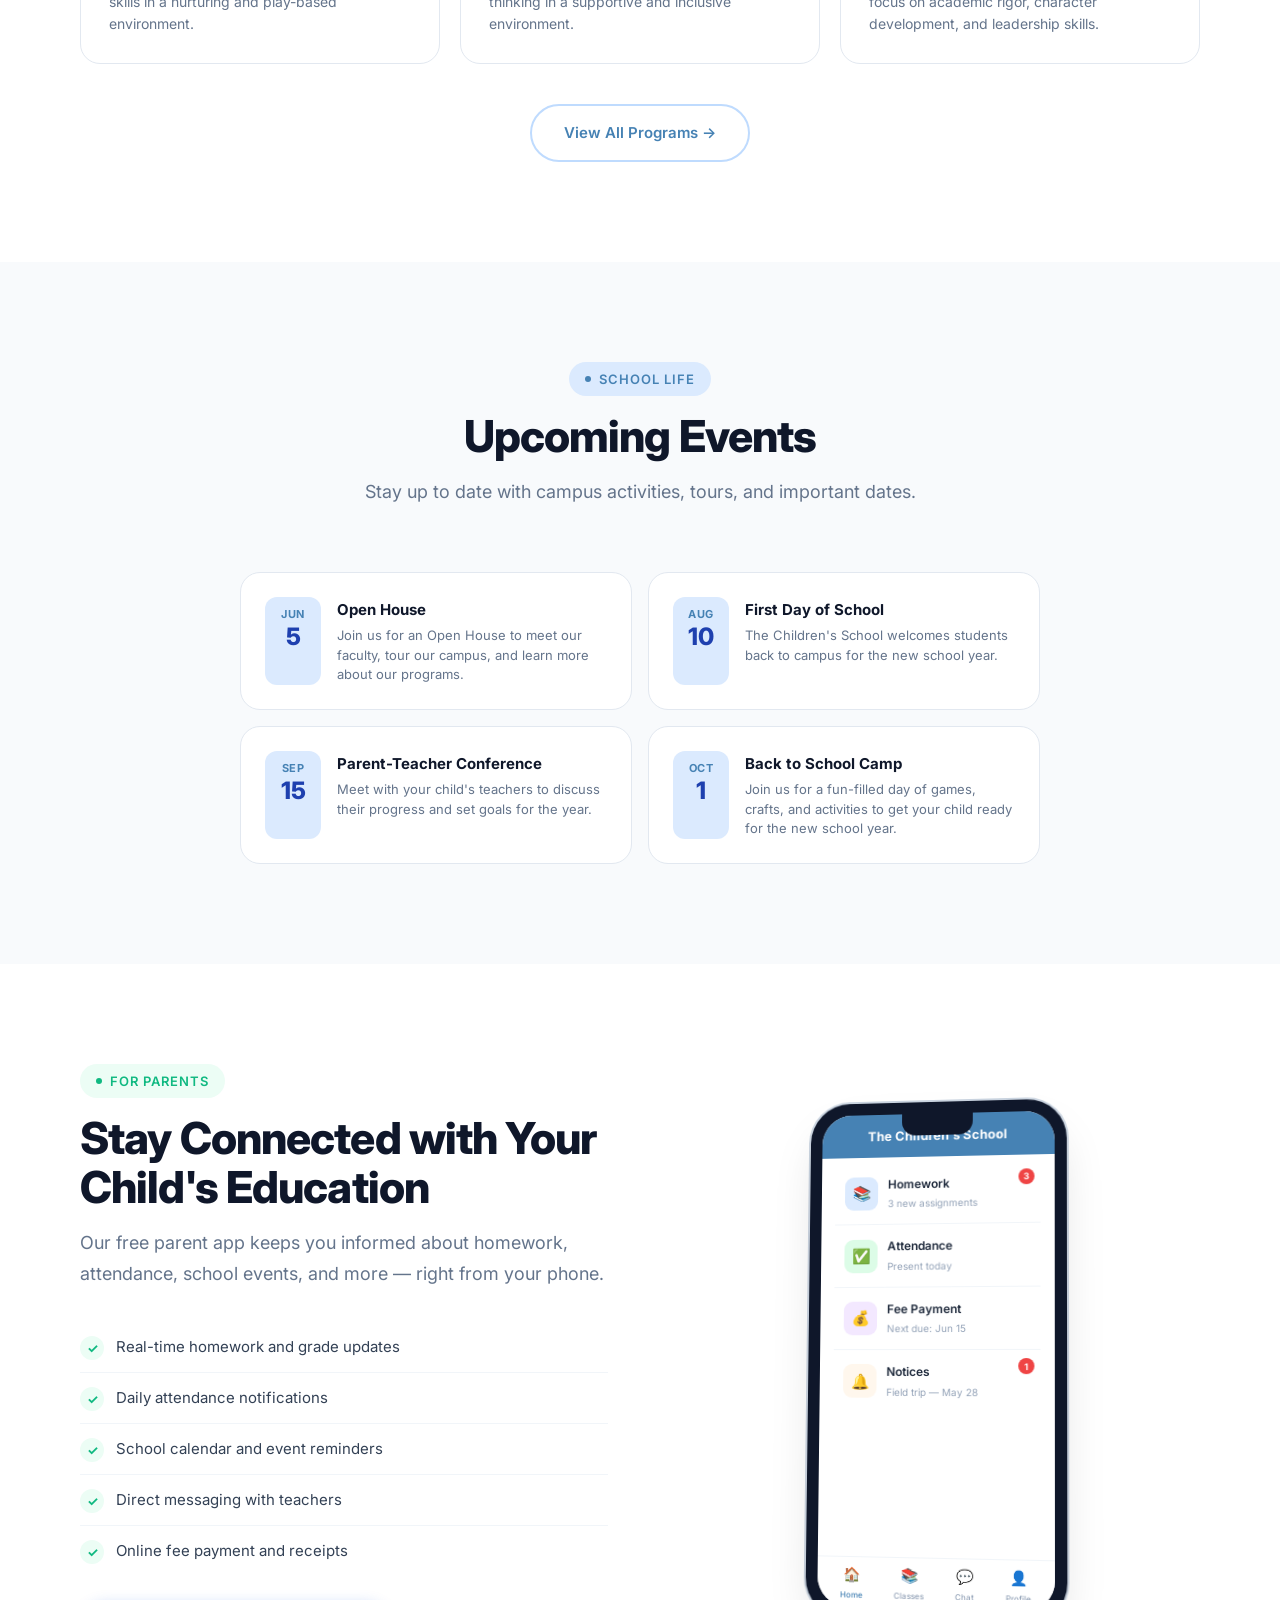
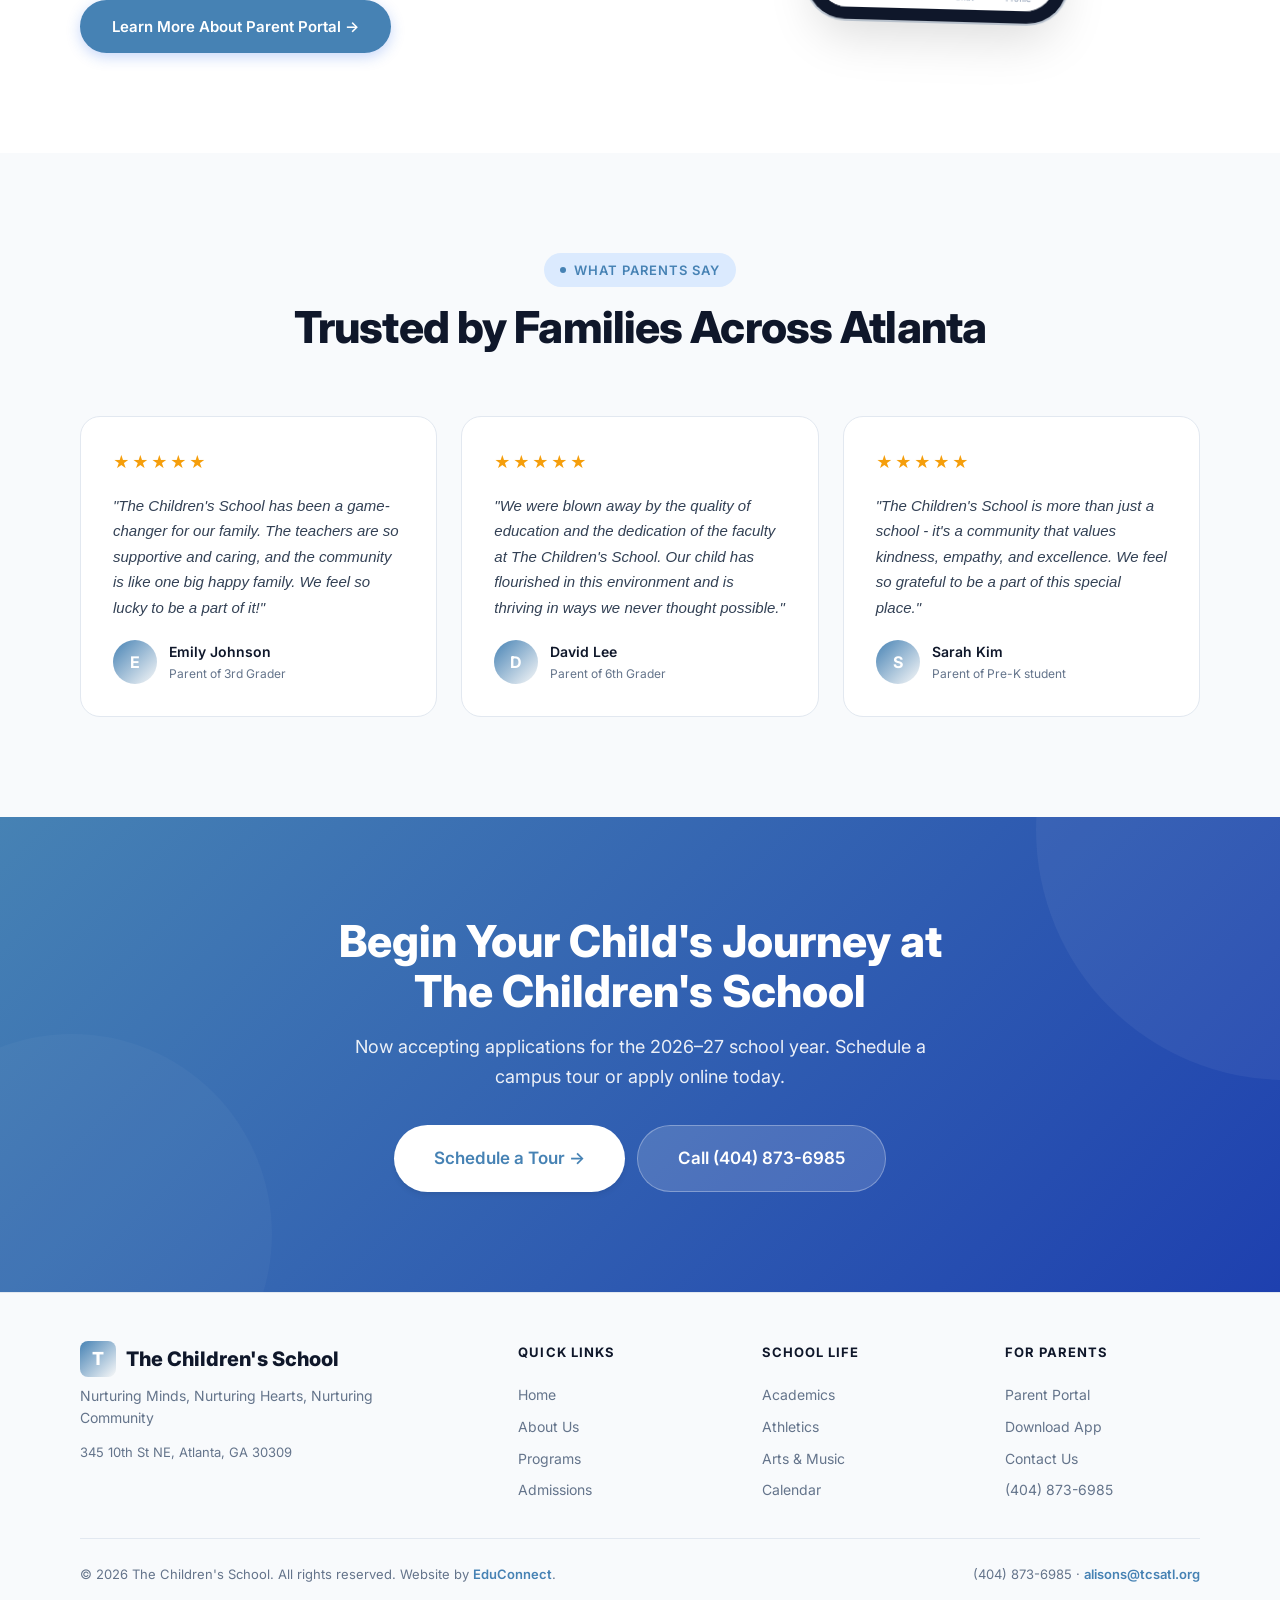
==== commit a5abfee3: "Initial demo site for The Children's School" ====
--- a/index.html
+++ b/index.html
@@ -25,8 +25,8 @@
 <section class="hero"><div class="container"><div class="hero-inner">
   <div class="hero-content">
     <div class="badge animate-on-scroll mb-6">Now Enrolling 2026–27 · Pre-K – 8th Grade</div>
-    <h1 class="heading-xl animate-on-scroll mb-6">Where Curiosity and Wonder Take Center Stage</h1>
-    <p class="text-lg text-muted animate-on-scroll mb-8">At The Children's School in Atlanta, we foster a love of learning in children from pre-kindergarten through 8th grade. Our mission is to provide a nurturing, inclusive environment where every child can thrive and grow. With a focus on academic excellence and character development, we empower our students to become confident, compassionate, and creative individuals.</p>
+    <h1 class="heading-xl animate-on-scroll mb-6">Where Every Child's Spark is Ignited with Care</h1>
+    <p class="text-lg text-muted animate-on-scroll mb-8">The Children's School, a private school in Atlanta, GA, serves children from Pre-Kindergarten to 8th grade. Our mission is to provide a nurturing environment that fosters intellectual curiosity, creativity, and emotional intelligence. We are dedicated to helping each child grow into a confident, compassionate, and responsible individual.</p>
     <div class="hero-actions animate-on-scroll">
       <a href="/admissions.html" class="btn btn-primary btn-lg">Schedule a Tour →</a>
       <a href="/admissions.html" class="btn btn-outline btn-lg">Apply Now</a>
@@ -39,7 +39,7 @@
   </div>
   <div class="hero-visual animate-on-scroll">
     <div class="school-illustration"><div class="school-illustration-inner">
-      <div class="school-building">🏫</div><h3>The Children's School</h3><p>Learn, Grow, Flourish Together</p>
+      <div class="school-building">🏫</div><h3>The Children's School</h3><p>Nurturing Minds, Nurturing Hearts, Nurturing Community</p>
     </div></div>
     <div class="float-card card-1"><div class="fc-icon green">⭐</div>Rated 5-Stars by Parents</div>
     <div class="float-card card-2"><div class="fc-icon blue">🎓</div>100% Graduation Rate</div>
@@ -55,7 +55,7 @@
   <div class="welcome-text animate-on-scroll">
     <div class="badge mb-4">Welcome</div>
     <h2 class="heading-lg mb-6">A Message from Our Head of School</h2>
-    <blockquote>As the principal of The Children's School, I am committed to creating a community where every child feels seen, heard, and valued. Our dedicated faculty and staff work tirelessly to provide a rich and engaging educational experience that prepares our students for success in all areas of life.</blockquote>
+    <blockquote>At The Children's School, we believe that every child is a unique gift, full of potential and promise. As principal, I am committed to creating a safe, inclusive, and stimulating environment that allows each child to thrive and reach their full potential. I am proud to be part of a community that values kindness, empathy, and excellence.</blockquote>
     <p>We invite you to schedule a campus tour and discover what makes The Children's School a special place to learn and grow.</p>
     <a href="/about.html" class="btn btn-outline" style="margin-top:20px">Read More About Us →</a>
   </div>
@@ -69,22 +69,22 @@
   </div>
   <div class="features-grid">
       <div class="feature-card animate-on-scroll stagger-1">
-        <div class="feature-icon">👩‍🏫</div><h3>Expert Faculty</h3><p>Our faculty are highly qualified, dedicated professionals who are passionate about teaching and learning.</p>
+        <div class="feature-icon">👩‍🏫</div><h3>Expert Faculty</h3><p>Our faculty is comprised of experienced educators who are passionate about teaching and dedicated to helping each child reach their full potential.</p>
       </div>
       <div class="feature-card animate-on-scroll stagger-2">
-        <div class="feature-icon">📚</div><h3>Small Classes</h3><p>We maintain small class sizes to ensure that every student receives personalized attention and support.</p>
+        <div class="feature-icon">📚</div><h3>Small Classes</h3><p>Our small class sizes allow for personalized attention and a more intimate learning environment, where each child can thrive and grow.</p>
       </div>
       <div class="feature-card animate-on-scroll stagger-3">
-        <div class="feature-icon">🏞️</div><h3>Safe Campus</h3><p>Our campus is a secure and welcoming environment where our students can feel safe and supported.</p>
+        <div class="feature-icon">🏠</div><h3>Safe Campus</h3><p>Our campus is a safe and secure environment, where children can feel comfortable and supported in their learning journey.</p>
       </div>
       <div class="feature-card animate-on-scroll stagger-4">
-        <div class="feature-icon">📊</div><h3>Curriculum</h3><p>Our curriculum is designed to be challenging, engaging, and relevant to the lives of our students.</p>
+        <div class="feature-icon">📊</div><h3>Curriculum</h3><p>Our curriculum is carefully crafted to meet the needs of each child, with a focus on STEM, arts, and character education.</p>
       </div>
       <div class="feature-card animate-on-scroll stagger-5">
-        <div class="feature-icon">🌎</div><h3>Whole-Child Education</h3><p>We believe in educating the whole child, including their social, emotional, and physical development.</p>
+        <div class="feature-icon">👫</div><h3>Whole-Child Approach</h3><p>We believe in fostering the whole child - academically, emotionally, socially, and physically - to help each child become a confident, compassionate, and responsible individual.</p>
       </div>
       <div class="feature-card animate-on-scroll stagger-6">
-        <div class="feature-icon">🤝</div><h3>Community</h3><p>Our school community is built on a foundation of mutual respect, trust, and support. We work together to create a positive and inclusive environment for all students.</p>
+        <div class="feature-icon">🌎</div><h3>Community</h3><p>Our community is built on a foundation of kindness, empathy, and excellence, where every child feels seen, heard, and valued.</p>
       </div></div>
 </div></section>
 
@@ -103,13 +103,13 @@
   </div>
   <div class="programs-grid">
       <div class="program-card animate-on-scroll stagger-1">
-        <div class="program-icon">🎒</div><h3>Pre-Kindergarten</h3><p>Our pre-kindergarten program is designed for children who turn 4 by September 1. We offer a play-based curriculum that focuses on social, emotional, and cognitive development.</p>
+        <div class="program-icon">🎒</div><h3>Pre-Kindergarten</h3><p>Our Pre-Kindergarten program is designed for children aged 3-4, and is focused on developing social, emotional, and cognitive skills in a nurturing and play-based environment.</p>
       </div>
       <div class="program-card animate-on-scroll stagger-2">
-        <div class="program-icon">📚</div><h3>Elementary</h3><p>Our elementary program serves children in grades K-4 and is centered around project-based learning. We emphasize hands-on exploration, critical thinking, and creativity.</p>
+        <div class="program-icon">📚</div><h3>Elementary</h3><p>Our Elementary program serves children in grades K-4, and is designed to promote a love of learning, creativity, and critical thinking in a supportive and inclusive environment.</p>
       </div>
       <div class="program-card animate-on-scroll stagger-3">
-        <div class="program-icon">🏫</div><h3>Middle/Upper</h3><p>Our middle and upper school programs serve children in grades 5-8 and focus on academic rigor, character development, and community service. We offer a range of electives and extracurricular activities.</p>
+        <div class="program-icon">🔬</div><h3>Middle/Upper</h3><p>Our Middle/Upper program serves children in grades 5-8, and is designed to prepare students for high school and beyond, with a focus on academic rigor, character development, and leadership skills.</p>
       </div></div>
   <div class="text-center animate-on-scroll" style="margin-top:40px"><a href="/programs.html" class="btn btn-outline">View All Programs →</a></div>
 </div></section>
@@ -122,16 +122,16 @@
   </div>
   <div class="events-grid"><div class="event-card animate-on-scroll stagger-1">
         <div class="event-date"><div class="month">Jun</div><div class="day">5</div></div>
-        <div class="event-info"><h4>Open House</h4><p>Join us for an open house event to learn more about The Children's School and see our campus in action.</p></div>
+        <div class="event-info"><h4>Open House</h4><p>Join us for an Open House to meet our faculty, tour our campus, and learn more about our programs.</p></div>
       </div><div class="event-card animate-on-scroll stagger-2">
-        <div class="event-date"><div class="month">Aug</div><div class="day">15</div></div>
-        <div class="event-info"><h4>Orientation</h4><p>Our orientation event is designed to help new families get acclimated to our school community and prepare for the upcoming school year.</p></div>
+        <div class="event-date"><div class="month">Aug</div><div class="day">10</div></div>
+        <div class="event-info"><h4>First Day of School</h4><p>The Children's School welcomes students back to campus for the new school year.</p></div>
       </div><div class="event-card animate-on-scroll stagger-3">
-        <div class="event-date"><div class="month">Aug</div><div class="day">21</div></div>
-        <div class="event-info"><h4>First Day of School</h4><p>The 2024-2025 school year begins on August 21st. We can't wait to see our students back on campus!</p></div>
+        <div class="event-date"><div class="month">Sep</div><div class="day">15</div></div>
+        <div class="event-info"><h4>Parent-Teacher Conference</h4><p>Meet with your child's teachers to discuss their progress and set goals for the year.</p></div>
       </div><div class="event-card animate-on-scroll stagger-4">
-        <div class="event-date"><div class="month">Oct</div><div class="day">26</div></div>
-        <div class="event-info"><h4>Fall Camp</h4><p>Our fall camp is a fun and interactive way for our students to learn about science, nature, and outdoor skills.</p></div>
+        <div class="event-date"><div class="month">Oct</div><div class="day">1</div></div>
+        <div class="event-info"><h4>Back to School Camp</h4><p>Join us for a fun-filled day of games, crafts, and activities to get your child ready for the new school year.</p></div>
       </div></div>
 </div></section>
 
@@ -176,21 +176,21 @@
   <div class="testimonials-grid">
       <div class="testimonial-card animate-on-scroll stagger-1">
         <div class="stars"><span class="star">★</span><span class="star">★</span><span class="star">★</span><span class="star">★</span><span class="star">★</span></div>
-        <p class="testimonial-text">"The Children's School has been a game-changer for our family. The teachers are passionate, supportive, and genuinely care about our child's well-being. We feel so lucky to be a part of this community!"</p>
+        <p class="testimonial-text">"The Children's School has been a game-changer for our family. The teachers are so supportive and caring, and the community is like one big happy family. We feel so lucky to be a part of it!"</p>
         <div class="testimonial-author"><div class="author-avatar">E</div>
         <div class="author-info"><div class="author-name">Emily Johnson</div><div class="author-role">Parent of 3rd Grader</div></div></div>
       </div>
       <div class="testimonial-card animate-on-scroll stagger-2">
         <div class="stars"><span class="star">★</span><span class="star">★</span><span class="star">★</span><span class="star">★</span><span class="star">★</span></div>
-        <p class="testimonial-text">"We were blown away by the sense of community and inclusivity at The Children's School. Our child has thrived in the supportive and challenging environment, and we couldn't be happier with their progress!"</p>
+        <p class="testimonial-text">"We were blown away by the quality of education and the dedication of the faculty at The Children's School. Our child has flourished in this environment and is thriving in ways we never thought possible."</p>
         <div class="testimonial-author"><div class="author-avatar">D</div>
-        <div class="author-info"><div class="author-name">David Lee</div><div class="author-role">Parent of 5th Grader</div></div></div>
+        <div class="author-info"><div class="author-name">David Lee</div><div class="author-role">Parent of 6th Grader</div></div></div>
       </div>
       <div class="testimonial-card animate-on-scroll stagger-3">
         <div class="stars"><span class="star">★</span><span class="star">★</span><span class="star">★</span><span class="star">★</span><span class="star">★</span></div>
-        <p class="testimonial-text">"The Children's School has exceeded our expectations in every way. The faculty and staff are dedicated professionals who truly put the needs of their students first. We feel confident that our child is receiving a world-class education!"</p>
+        <p class="testimonial-text">"The Children's School is more than just a school - it's a community that values kindness, empathy, and excellence. We feel so grateful to be a part of this special place."</p>
         <div class="testimonial-author"><div class="author-avatar">S</div>
-        <div class="author-info"><div class="author-name">Sarah Taylor</div><div class="author-role">Parent of 2nd Grader</div></div></div>
+        <div class="author-info"><div class="author-name">Sarah Kim</div><div class="author-role">Parent of Pre-K student</div></div></div>
       </div></div>
 </div></section>
 
@@ -207,7 +207,7 @@
     <div class="footer-grid">
       <div class="footer-brand">
         <div class="logo" style="margin-bottom:8px"><span class="logo-icon">T</span>The Children's School</div>
-        <p>Learn, Grow, Flourish Together</p>
+        <p>Nurturing Minds, Nurturing Hearts, Nurturing Community</p>
         <p style="margin-top:12px;font-size:13px">345 10th St NE, Atlanta, GA 30309</p>
       </div>
       <div class="footer-col"><h4>Quick Links</h4><a href="/">Home</a><a href="/about.html">About Us</a><a href="/programs.html">Programs</a><a href="/admissions.html">Admissions</a></div>
--- a/styles.css
+++ b/styles.css
@@ -0,0 +1,223 @@
+/* ===== DESIGN SYSTEM — LIGHT PROFESSIONAL ===== */
+:root{
+  --primary:#4682B4;--primary-50:#eff6ff;--primary-100:#dbeafe;--primary-200:#bfdbfe;
+  --primary-500:#4682B4;--primary-600:#1d4ed8;--primary-700:#1e40af;
+  --secondary:#F9F9F9;--accent:#10b981;--accent-50:#ecfdf5;
+  --white:#fff;--gray-50:#f8fafc;--gray-100:#f1f5f9;--gray-200:#e2e8f0;--gray-300:#cbd5e1;
+  --gray-400:#94a3b8;--gray-500:#64748b;--gray-600:#475569;--gray-700:#334155;
+  --gray-800:#1e293b;--gray-900:#0f172a;
+  --bg:var(--white);--bg-alt:var(--gray-50);--text:var(--gray-700);
+  --text-heading:var(--gray-900);--text-muted:var(--gray-500);--border:var(--gray-200);
+  --shadow-sm:0 1px 3px rgba(0,0,0,.06),0 1px 2px rgba(0,0,0,.04);
+  --shadow-md:0 4px 6px -1px rgba(0,0,0,.07),0 2px 4px -2px rgba(0,0,0,.05);
+  --shadow-lg:0 10px 15px -3px rgba(0,0,0,.08),0 4px 6px -4px rgba(0,0,0,.04);
+  --shadow-xl:0 20px 25px -5px rgba(0,0,0,.08),0 8px 10px -6px rgba(0,0,0,.04);
+  --shadow-2xl:0 25px 50px -12px rgba(0,0,0,.15);
+  --shadow-primary:0 4px 14px rgba(37,99,235,.25);
+  --radius-sm:8px;--radius-md:12px;--radius-lg:16px;--radius-xl:20px;--radius-2xl:24px;--radius-full:9999px;
+  --font:'Inter',-apple-system,BlinkMacSystemFont,'Segoe UI',sans-serif;
+}
+*,*::before,*::after{margin:0;padding:0;box-sizing:border-box}
+html{scroll-behavior:smooth;-webkit-font-smoothing:antialiased}
+body{font-family:var(--font);background:var(--bg);color:var(--text);line-height:1.7;overflow-x:hidden;font-size:16px}
+a{color:inherit;text-decoration:none}img{max-width:100%;display:block}button{font-family:inherit;cursor:pointer}
+.container{max-width:1200px;margin:0 auto;padding:0 24px}
+@media(min-width:768px){.container{padding:0 40px}}
+.section-padding{padding:80px 0}
+@media(min-width:768px){.section-padding{padding:100px 0}}
+.badge{display:inline-flex;align-items:center;gap:8px;padding:6px 16px;font-size:13px;font-weight:600;text-transform:uppercase;letter-spacing:.08em;border-radius:var(--radius-full);background:var(--primary-100);color:var(--primary)}
+.badge::before{content:'';width:6px;height:6px;border-radius:50%;background:var(--primary);animation:pulse 2s infinite}
+.badge.accent{background:var(--accent-50);color:var(--accent)}.badge.accent::before{background:var(--accent)}
+.heading-xl{font-size:clamp(32px,5vw,56px);font-weight:800;line-height:1.08;letter-spacing:-.03em;color:var(--text-heading)}
+.heading-lg{font-size:clamp(28px,4vw,44px);font-weight:800;line-height:1.12;letter-spacing:-.02em;color:var(--text-heading)}
+.heading-md{font-size:clamp(22px,3vw,32px);font-weight:700;line-height:1.2;color:var(--text-heading)}
+.heading-sm{font-size:20px;font-weight:700;line-height:1.3;color:var(--text-heading)}
+.text-lg{font-size:18px;line-height:1.7;color:var(--text)}
+.text-base{font-size:16px;line-height:1.7;color:var(--text)}
+.text-sm{font-size:14px;line-height:1.6;color:var(--text-muted)}
+.text-center{text-align:center}.text-muted{color:var(--text-muted)}
+.gradient-text{background:linear-gradient(135deg,var(--primary),var(--secondary));-webkit-background-clip:text;-webkit-text-fill-color:transparent;background-clip:text}
+.max-w-lg{max-width:640px}.mx-auto{margin-left:auto;margin-right:auto}
+.mb-4{margin-bottom:16px}.mb-6{margin-bottom:24px}.mb-8{margin-bottom:32px}
+.mb-12{margin-bottom:48px}.mb-16{margin-bottom:64px}
+.btn{display:inline-flex;align-items:center;justify-content:center;gap:8px;padding:14px 32px;font-size:15px;font-weight:600;border-radius:var(--radius-full);border:none;cursor:pointer;transition:all .25s cubic-bezier(.4,0,.2,1);text-decoration:none;white-space:nowrap}
+.btn-primary{background:var(--primary);color:var(--white);box-shadow:var(--shadow-primary)}
+.btn-primary:hover{background:var(--primary-600);transform:translateY(-2px);box-shadow:0 8px 24px rgba(37,99,235,.3)}
+.btn-lg{padding:18px 40px;font-size:17px}
+.btn-outline{background:transparent;color:var(--primary);border:2px solid var(--primary-200)}
+.btn-outline:hover{background:var(--primary-50);border-color:var(--primary);transform:translateY(-2px)}
+.btn-white{background:var(--white);color:var(--primary);box-shadow:var(--shadow-md)}
+.btn-white:hover{transform:translateY(-2px);box-shadow:var(--shadow-lg)}
+.demo-banner{background:linear-gradient(135deg,var(--primary),var(--secondary));color:var(--white);text-align:center;padding:12px 24px;font-size:14px;font-weight:500;position:relative;z-index:200}
+.demo-banner strong{font-weight:700}.demo-banner a{color:var(--white);text-decoration:underline;font-weight:700}
+.navbar{position:sticky;top:0;z-index:100;display:flex;justify-content:space-between;align-items:center;padding:0 24px;height:72px;background:rgba(255,255,255,.92);backdrop-filter:blur(20px) saturate(180%);border-bottom:1px solid transparent;transition:all .3s ease}
+@media(min-width:768px){.navbar{padding:0 40px}}
+.navbar.scrolled{border-bottom-color:var(--border);box-shadow:var(--shadow-sm)}
+.logo{display:flex;align-items:center;gap:10px;font-size:18px;font-weight:800;color:var(--text-heading)}
+@media(min-width:768px){.logo{font-size:20px}}
+.logo-icon{width:36px;height:36px;border-radius:var(--radius-sm);background:linear-gradient(135deg,var(--primary),var(--secondary));display:flex;align-items:center;justify-content:center;color:white;font-size:18px;font-weight:800}
+.nav-links{display:flex;gap:4px;align-items:center}
+.nav-links a{padding:8px 16px;font-size:15px;font-weight:500;color:var(--text-muted);border-radius:var(--radius-sm);transition:all .2s ease}
+.nav-links a:hover{color:var(--text-heading);background:var(--gray-50)}
+.nav-links .btn{margin-left:8px}
+.hamburger{display:none;background:none;border:none;padding:8px;min-height:44px;min-width:44px;flex-direction:column;justify-content:center;align-items:center}
+.hamburger span{display:block;width:22px;height:2px;background:var(--gray-700);margin:3px 0;transition:all .3s ease;border-radius:2px}
+.hamburger.active span:nth-child(1){transform:rotate(45deg) translate(4px,4px)}
+.hamburger.active span:nth-child(2){opacity:0}
+.hamburger.active span:nth-child(3){transform:rotate(-45deg) translate(4px,-4px)}
+@media(max-width:768px){.hamburger{display:flex}.nav-links{display:none;position:fixed;top:72px;left:0;right:0;bottom:0;background:var(--white);flex-direction:column;align-items:center;justify-content:center;gap:16px;z-index:200}.nav-links.open{display:flex}.nav-links a{font-size:18px;padding:12px 24px}}
+.hero{position:relative;overflow:hidden;background:linear-gradient(180deg,var(--primary-50) 0%,var(--white) 100%)}
+.hero-inner{display:grid;grid-template-columns:1fr;gap:48px;align-items:center;padding:60px 0 80px}
+@media(min-width:1024px){.hero-inner{grid-template-columns:1fr 1fr;gap:64px;padding:80px 0 100px}}
+.hero-content{max-width:560px}
+@media(max-width:1023px){.hero-content{text-align:center;margin:0 auto}}
+.hero-actions{display:flex;gap:12px;flex-wrap:wrap}
+@media(max-width:1023px){.hero-actions{justify-content:center}}
+.hero-visual{display:flex;justify-content:center;align-items:center;position:relative}
+.school-illustration{position:relative;width:100%;max-width:480px;aspect-ratio:4/3;border-radius:var(--radius-2xl);overflow:hidden;background:linear-gradient(135deg,var(--primary-100),var(--primary-50));border:1px solid var(--primary-200);box-shadow:var(--shadow-xl)}
+.school-illustration-inner{width:100%;height:100%;display:flex;flex-direction:column;align-items:center;justify-content:center;gap:16px;padding:32px}
+.school-building{font-size:80px;line-height:1}
+.school-illustration h3{font-size:18px;font-weight:700;color:var(--primary-700);text-align:center}
+.school-illustration p{font-size:13px;color:var(--primary-600);text-align:center;font-weight:500}
+.hero-info-cards{display:flex;gap:12px;flex-wrap:wrap;margin-top:20px}
+@media(max-width:1023px){.hero-info-cards{justify-content:center}}
+.info-chip{display:flex;align-items:center;gap:6px;padding:8px 16px;background:var(--white);border:1px solid var(--border);border-radius:var(--radius-full);font-size:13px;font-weight:500;color:var(--gray-600);box-shadow:var(--shadow-sm)}
+.info-chip .ic-icon{font-size:16px}
+.float-card{position:absolute;background:var(--white);border-radius:var(--radius-lg);box-shadow:var(--shadow-xl);padding:14px 18px;display:flex;align-items:center;gap:10px;font-size:13px;font-weight:600;color:var(--gray-800);animation:float-gentle 4s ease-in-out infinite;z-index:5;white-space:nowrap}
+.float-card.card-1{top:10%;right:-20px;animation-delay:0s}
+.float-card.card-2{bottom:20%;left:-30px;animation-delay:1.5s}
+.float-card.card-3{top:55%;right:-30px;animation-delay:3s}
+.float-card .fc-icon{width:32px;height:32px;border-radius:8px;display:flex;align-items:center;justify-content:center;font-size:15px}
+.float-card .fc-icon.green{background:#dcfce7;color:#16a34a}
+.float-card .fc-icon.blue{background:var(--primary-100);color:var(--primary)}
+.float-card .fc-icon.purple{background:#f3e8ff;color:#9333ea}
+.welcome-section{background:var(--white)}
+.welcome-grid{display:grid;grid-template-columns:1fr;gap:40px;align-items:center}
+@media(min-width:768px){.welcome-grid{grid-template-columns:auto 1fr;gap:48px}}
+.principal-card{display:flex;flex-direction:column;align-items:center;text-align:center;gap:16px}
+.principal-avatar{width:120px;height:120px;border-radius:50%;background:linear-gradient(135deg,var(--primary),var(--secondary));display:flex;align-items:center;justify-content:center;font-size:48px;color:white;box-shadow:var(--shadow-lg)}
+.principal-name{font-size:16px;font-weight:700;color:var(--text-heading)}
+.principal-title{font-size:13px;color:var(--text-muted)}
+.welcome-text blockquote{font-size:18px;font-style:italic;color:var(--text);line-height:1.8;border-left:4px solid var(--primary);padding-left:24px;margin-bottom:20px}
+.welcome-text p{font-size:15px;color:var(--text-muted);line-height:1.7}
+.features-section{background:var(--bg-alt)}
+.features-grid{display:grid;grid-template-columns:1fr;gap:20px}
+@media(min-width:640px){.features-grid{grid-template-columns:repeat(2,1fr)}}
+@media(min-width:1024px){.features-grid{grid-template-columns:repeat(3,1fr)}}
+.feature-card{position:relative;padding:32px;border-radius:var(--radius-xl);background:var(--white);border:1px solid var(--border);transition:all .3s ease;overflow:hidden}
+.feature-card:hover{transform:translateY(-4px);box-shadow:var(--shadow-lg);border-color:var(--primary-200)}
+.feature-icon{width:52px;height:52px;border-radius:var(--radius-md);background:var(--primary-100);display:flex;align-items:center;justify-content:center;margin-bottom:20px;font-size:24px;transition:transform .3s ease}
+.feature-card:hover .feature-icon{transform:scale(1.1)}
+.feature-card h3{font-size:18px;font-weight:700;color:var(--text-heading);margin-bottom:8px}
+.feature-card p{font-size:14px;color:var(--text-muted);line-height:1.6}
+.programs-section{background:var(--white)}
+.programs-grid{display:grid;grid-template-columns:1fr;gap:20px}
+@media(min-width:640px){.programs-grid{grid-template-columns:repeat(2,1fr)}}
+@media(min-width:1024px){.programs-grid{grid-template-columns:repeat(3,1fr)}}
+.program-card{padding:28px;border-radius:var(--radius-xl);background:var(--white);border:1px solid var(--border);transition:all .3s ease;position:relative;overflow:hidden}
+.program-card::before{content:'';position:absolute;top:0;left:0;right:0;height:3px;background:linear-gradient(90deg,var(--primary),var(--secondary));transform:scaleX(0);transform-origin:left;transition:transform .3s ease}
+.program-card:hover{transform:translateY(-4px);box-shadow:var(--shadow-lg);border-color:var(--primary-200)}
+.program-card:hover::before{transform:scaleX(1)}
+.program-icon{width:48px;height:48px;border-radius:var(--radius-md);background:var(--primary-100);display:flex;align-items:center;justify-content:center;margin-bottom:16px;font-size:22px}
+.program-card h3{font-size:17px;font-weight:700;color:var(--text-heading);margin-bottom:8px}
+.program-card p{font-size:14px;color:var(--text-muted);line-height:1.6}
+.stats-section{background:linear-gradient(135deg,var(--primary),var(--primary-700));color:var(--white);padding:64px 0}
+.stats-grid{display:grid;grid-template-columns:repeat(2,1fr);gap:32px;text-align:center}
+@media(min-width:768px){.stats-grid{grid-template-columns:repeat(4,1fr)}}
+.stat-value{font-size:clamp(32px,4vw,48px);font-weight:800;line-height:1}
+.stat-label{font-size:14px;opacity:.8;margin-top:8px;font-weight:500}
+.events-section{background:var(--bg-alt)}
+.events-grid{display:grid;grid-template-columns:1fr;gap:16px;max-width:800px;margin:0 auto}
+@media(min-width:640px){.events-grid{grid-template-columns:repeat(2,1fr)}}
+.event-card{display:flex;gap:16px;padding:24px;border-radius:var(--radius-xl);background:var(--white);border:1px solid var(--border);transition:all .3s ease}
+.event-card:hover{box-shadow:var(--shadow-md);border-color:var(--primary-200)}
+.event-date{min-width:56px;text-align:center;padding:8px;border-radius:var(--radius-md);background:var(--primary-100)}
+.event-date .month{font-size:11px;font-weight:700;text-transform:uppercase;color:var(--primary);letter-spacing:.05em}
+.event-date .day{font-size:24px;font-weight:800;color:var(--primary-700);line-height:1.2}
+.event-info h4{font-size:15px;font-weight:700;color:var(--text-heading);margin-bottom:4px}
+.event-info p{font-size:13px;color:var(--text-muted);line-height:1.5}
+.portal-section{background:var(--white)}
+.portal-grid{display:grid;grid-template-columns:1fr;gap:48px;align-items:center}
+@media(min-width:1024px){.portal-grid{grid-template-columns:1fr 1fr;gap:64px}}
+.phone-mockup{position:relative;width:260px;height:520px;background:var(--gray-900);border-radius:40px;padding:12px;box-shadow:var(--shadow-2xl),0 0 0 2px var(--gray-300);margin:0 auto;transform:perspective(1000px) rotateY(-6deg) rotateX(3deg)}
+.phone-mockup::before{content:'';position:absolute;top:12px;left:50%;transform:translateX(-50%);width:72px;height:22px;background:var(--gray-900);border-radius:0 0 14px 14px;z-index:10}
+.phone-screen{width:100%;height:100%;background:var(--white);border-radius:30px;overflow:hidden;position:relative}
+.phone-screen-content{padding:50px 14px 14px;font-size:12px;color:var(--gray-700)}
+.phone-status-bar{position:absolute;top:0;left:0;right:0;height:44px;background:var(--primary);display:flex;align-items:center;justify-content:center;color:white;font-weight:700;font-size:13px;border-radius:18px 18px 0 0}
+.phone-nav-item{display:flex;align-items:center;gap:10px;padding:12px 10px;border-bottom:1px solid var(--gray-100);position:relative}
+.phone-nav-item:last-child{border-bottom:none}
+.phone-nav-icon{width:34px;height:34px;border-radius:9px;display:flex;align-items:center;justify-content:center;font-size:15px;flex-shrink:0}
+.phone-nav-icon.blue{background:var(--primary-100);color:var(--primary)}
+.phone-nav-icon.green{background:#dcfce7;color:#16a34a}
+.phone-nav-icon.purple{background:#f3e8ff;color:#9333ea}
+.phone-nav-icon.orange{background:#fff7ed;color:#ea580c}
+.phone-nav-label{font-weight:600;font-size:12px;color:var(--gray-800)}
+.phone-nav-sub{font-size:10px;color:var(--gray-400);margin-top:1px}
+.phone-badge{position:absolute;top:8px;right:6px;min-width:16px;height:16px;border-radius:8px;background:#ef4444;color:white;font-size:9px;font-weight:700;display:flex;align-items:center;justify-content:center;padding:0 4px}
+.phone-bottom-bar{position:absolute;bottom:0;left:0;right:0;height:50px;background:var(--white);border-top:1px solid var(--gray-100);display:flex;align-items:center;justify-content:space-around;padding:0 8px;border-radius:0 0 18px 18px}
+.phone-tab{display:flex;flex-direction:column;align-items:center;gap:2px;font-size:8px;color:var(--gray-400);font-weight:500}
+.phone-tab.active{color:var(--primary)}
+.portal-features{list-style:none;padding:0}
+.portal-features li{display:flex;align-items:flex-start;gap:12px;padding:12px 0;border-bottom:1px solid var(--gray-100);font-size:15px;color:var(--text)}
+.portal-features li:last-child{border-bottom:none}
+.portal-features .pf-icon{width:24px;height:24px;border-radius:50%;background:var(--accent-50);color:var(--accent);display:flex;align-items:center;justify-content:center;flex-shrink:0;margin-top:2px;font-size:13px;font-weight:700}
+.testimonials-section{background:var(--bg-alt)}
+.testimonials-grid{display:grid;grid-template-columns:1fr;gap:24px}
+@media(min-width:768px){.testimonials-grid{grid-template-columns:repeat(3,1fr)}}
+.testimonial-card{padding:32px;border-radius:var(--radius-xl);background:var(--white);border:1px solid var(--border);transition:all .3s ease}
+.testimonial-card:hover{box-shadow:var(--shadow-lg);transform:translateY(-4px)}
+.stars{display:flex;gap:2px;margin-bottom:16px}.star{color:#f59e0b;font-size:16px}
+.testimonial-text{font-size:15px;color:var(--text);line-height:1.7;margin-bottom:20px;font-style:italic}
+.testimonial-author{display:flex;align-items:center;gap:12px}
+.author-avatar{width:44px;height:44px;border-radius:50%;background:linear-gradient(135deg,var(--primary),var(--secondary));display:flex;align-items:center;justify-content:center;font-weight:700;color:var(--white);font-size:16px;flex-shrink:0}
+.author-info .author-name{font-weight:600;font-size:14px;color:var(--text-heading)}
+.author-info .author-role{font-size:12px;color:var(--text-muted)}
+.cta-section{background:linear-gradient(135deg,var(--primary),var(--primary-700));color:var(--white);text-align:center;position:relative;overflow:hidden;padding:80px 0}
+@media(min-width:768px){.cta-section{padding:100px 0}}
+.cta-section::before{content:'';position:absolute;top:-50%;right:-20%;width:500px;height:500px;border-radius:50%;background:rgba(255,255,255,.05)}
+.cta-section::after{content:'';position:absolute;bottom:-30%;left:-10%;width:400px;height:400px;border-radius:50%;background:rgba(255,255,255,.03)}
+.cta-content{position:relative;z-index:1;max-width:640px;margin:0 auto}
+.cta-content h2{font-size:clamp(28px,4vw,44px);font-weight:800;margin-bottom:16px;line-height:1.12}
+.cta-content p{font-size:18px;opacity:.9;margin-bottom:32px;line-height:1.7}
+.cta-actions{display:flex;gap:12px;justify-content:center;flex-wrap:wrap}
+.page-hero{padding:100px 0 60px;background:linear-gradient(180deg,var(--primary-50) 0%,var(--white) 100%);text-align:center;position:relative}
+@media(min-width:768px){.page-hero{padding:120px 0 70px}}
+.content-section{padding:64px 0}.content-section .container{max-width:800px}
+.content-section p{font-size:16px;color:var(--text);line-height:1.9;margin-bottom:24px}
+.content-section p:last-child{margin-bottom:0}
+.contact-grid{display:grid;grid-template-columns:1fr;gap:32px}
+@media(min-width:768px){.contact-grid{grid-template-columns:1fr 1fr;gap:40px}}
+.contact-info-card{padding:32px;border-radius:var(--radius-xl);background:var(--white);border:1px solid var(--border)}
+.contact-item{display:flex;align-items:flex-start;gap:14px;margin-bottom:24px}
+.contact-item:last-child{margin-bottom:0}
+.contact-icon{width:44px;height:44px;border-radius:var(--radius-md);background:var(--primary-100);display:flex;align-items:center;justify-content:center;flex-shrink:0;font-size:20px}
+.contact-item h4{font-weight:600;color:var(--text-heading);margin-bottom:2px;font-size:14px}
+.contact-item p{color:var(--text-muted);font-size:14px}
+.contact-form{background:var(--white);border-radius:var(--radius-xl);border:1px solid var(--border);padding:32px}
+.form-group{margin-bottom:16px}.form-group:last-of-type{margin-bottom:24px}
+.form-label{display:block;font-size:13px;font-weight:600;color:var(--text-heading);margin-bottom:6px}
+.form-input,.form-textarea{width:100%;padding:12px 16px;border:1px solid var(--border);border-radius:var(--radius-sm);font-family:var(--font);font-size:14px;color:var(--text-heading);background:var(--gray-50);transition:all .2s ease;outline:none}
+.form-input:focus,.form-textarea:focus{border-color:var(--primary);box-shadow:0 0 0 3px var(--primary-100);background:var(--white)}
+.form-textarea{resize:vertical;min-height:100px}
+.admissions-steps{display:grid;grid-template-columns:1fr;gap:24px;max-width:700px;margin:0 auto}
+.adm-step{display:flex;gap:20px;padding:24px;background:var(--white);border-radius:var(--radius-xl);border:1px solid var(--border)}
+.adm-step-num{width:48px;height:48px;border-radius:50%;background:var(--primary);color:var(--white);display:flex;align-items:center;justify-content:center;font-weight:800;font-size:20px;flex-shrink:0}
+.adm-step h4{font-weight:700;color:var(--text-heading);margin-bottom:4px}
+.adm-step p{font-size:14px;color:var(--text-muted);line-height:1.6}
+.footer{padding:48px 0;border-top:1px solid var(--border);background:var(--gray-50)}
+.footer-grid{display:grid;grid-template-columns:1fr;gap:32px}
+@media(min-width:768px){.footer-grid{grid-template-columns:2fr 1fr 1fr 1fr;gap:48px}}
+.footer-brand p{font-size:14px;color:var(--text-muted);margin-top:8px;line-height:1.6;max-width:320px}
+.footer-col h4{font-size:13px;font-weight:700;text-transform:uppercase;letter-spacing:.08em;color:var(--text-heading);margin-bottom:16px}
+.footer-col a{display:block;font-size:14px;color:var(--text-muted);padding:4px 0;transition:color .2s ease}
+.footer-col a:hover{color:var(--primary)}
+.footer-bottom{border-top:1px solid var(--border);margin-top:32px;padding-top:24px;display:flex;justify-content:space-between;align-items:center;flex-wrap:wrap;gap:16px}
+.footer-bottom p{font-size:13px;color:var(--text-muted)}
+.footer-bottom a{color:var(--primary);font-weight:600}
+@keyframes pulse{0%,100%{opacity:1;transform:scale(1)}50%{opacity:.5;transform:scale(1.3)}}
+@keyframes float-gentle{0%,100%{transform:translateY(0)}50%{transform:translateY(-12px)}}
+.animate-on-scroll{opacity:0;transform:translateY(24px);transition:opacity .6s ease,transform .6s ease}
+.animate-on-scroll.visible{opacity:1;transform:translateY(0)}
+.stagger-1{transition-delay:.1s}.stagger-2{transition-delay:.2s}.stagger-3{transition-delay:.3s}
+.stagger-4{transition-delay:.4s}.stagger-5{transition-delay:.5s}.stagger-6{transition-delay:.6s}
+@media(prefers-reduced-motion:reduce){*,*::before,*::after{animation-duration:.01ms!important;transition-duration:.01ms!important}.animate-on-scroll{opacity:1;transform:none}.float-card{animation:none}}
